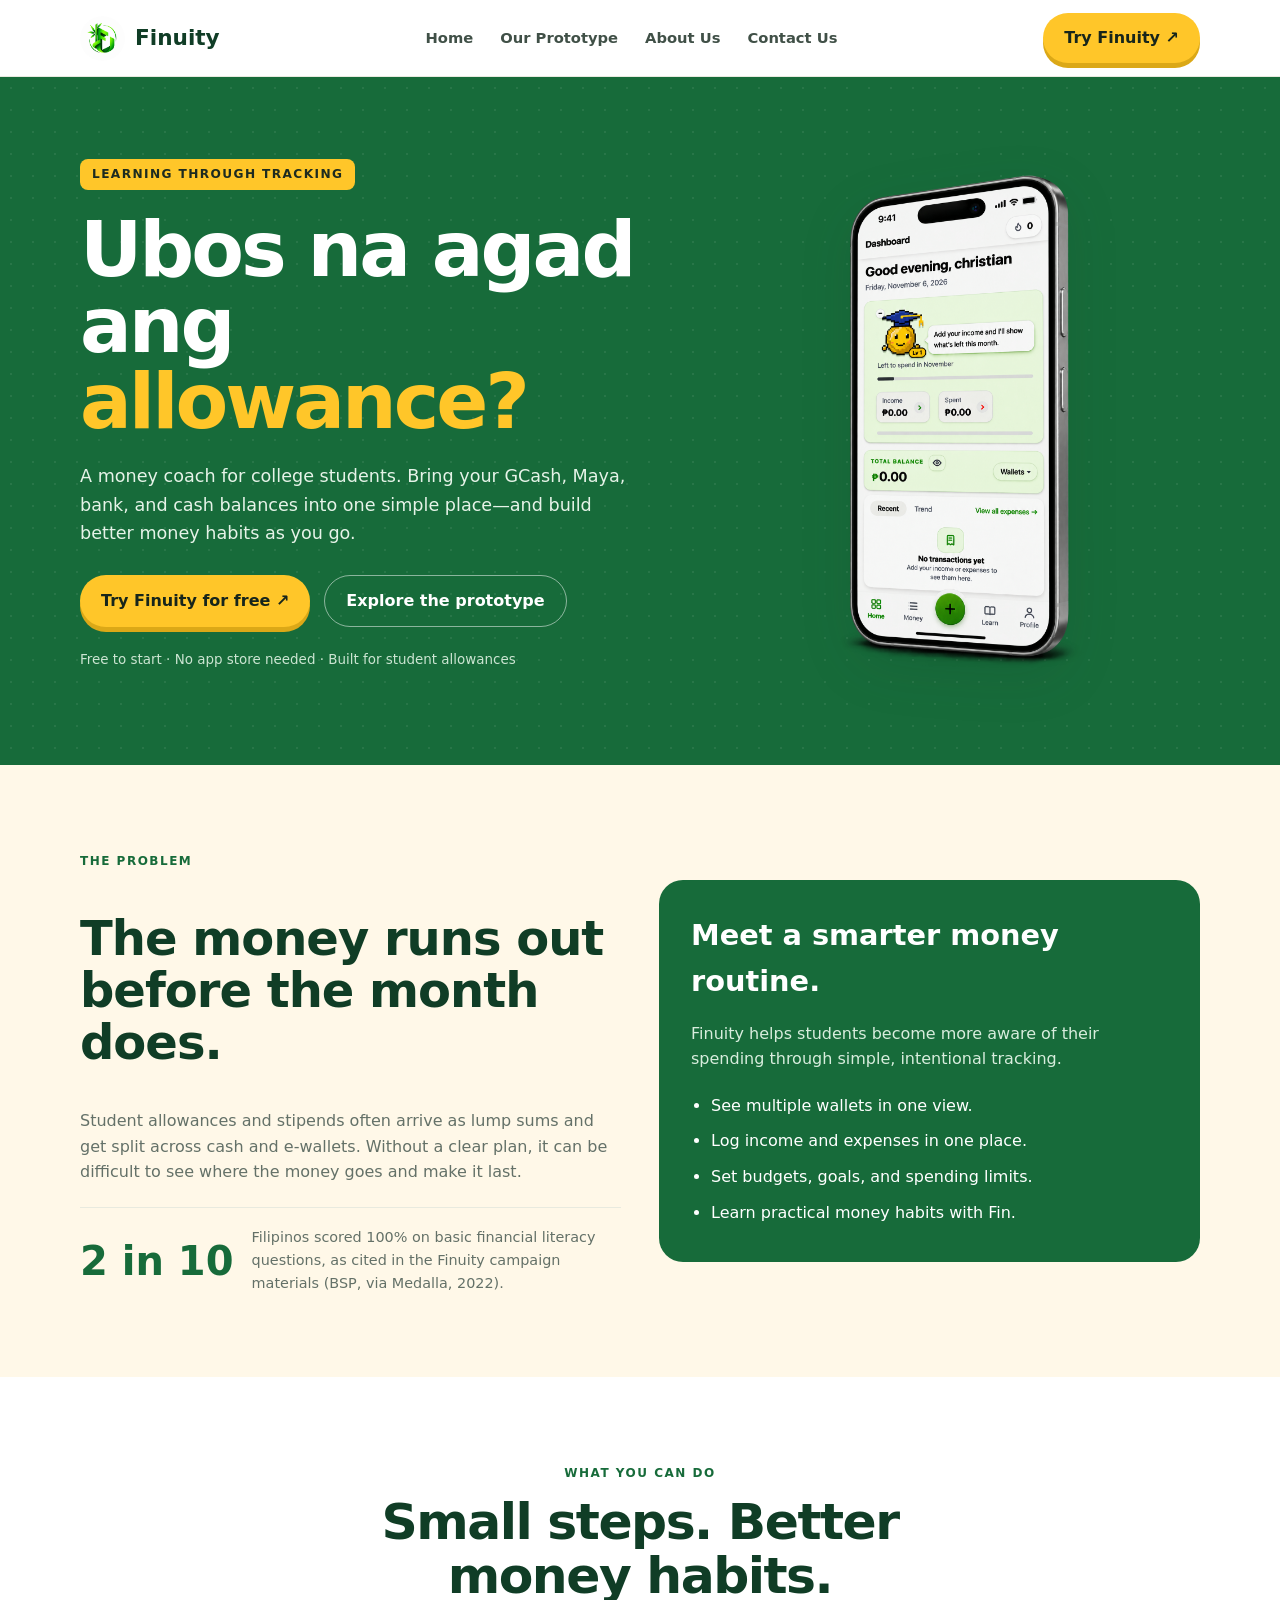
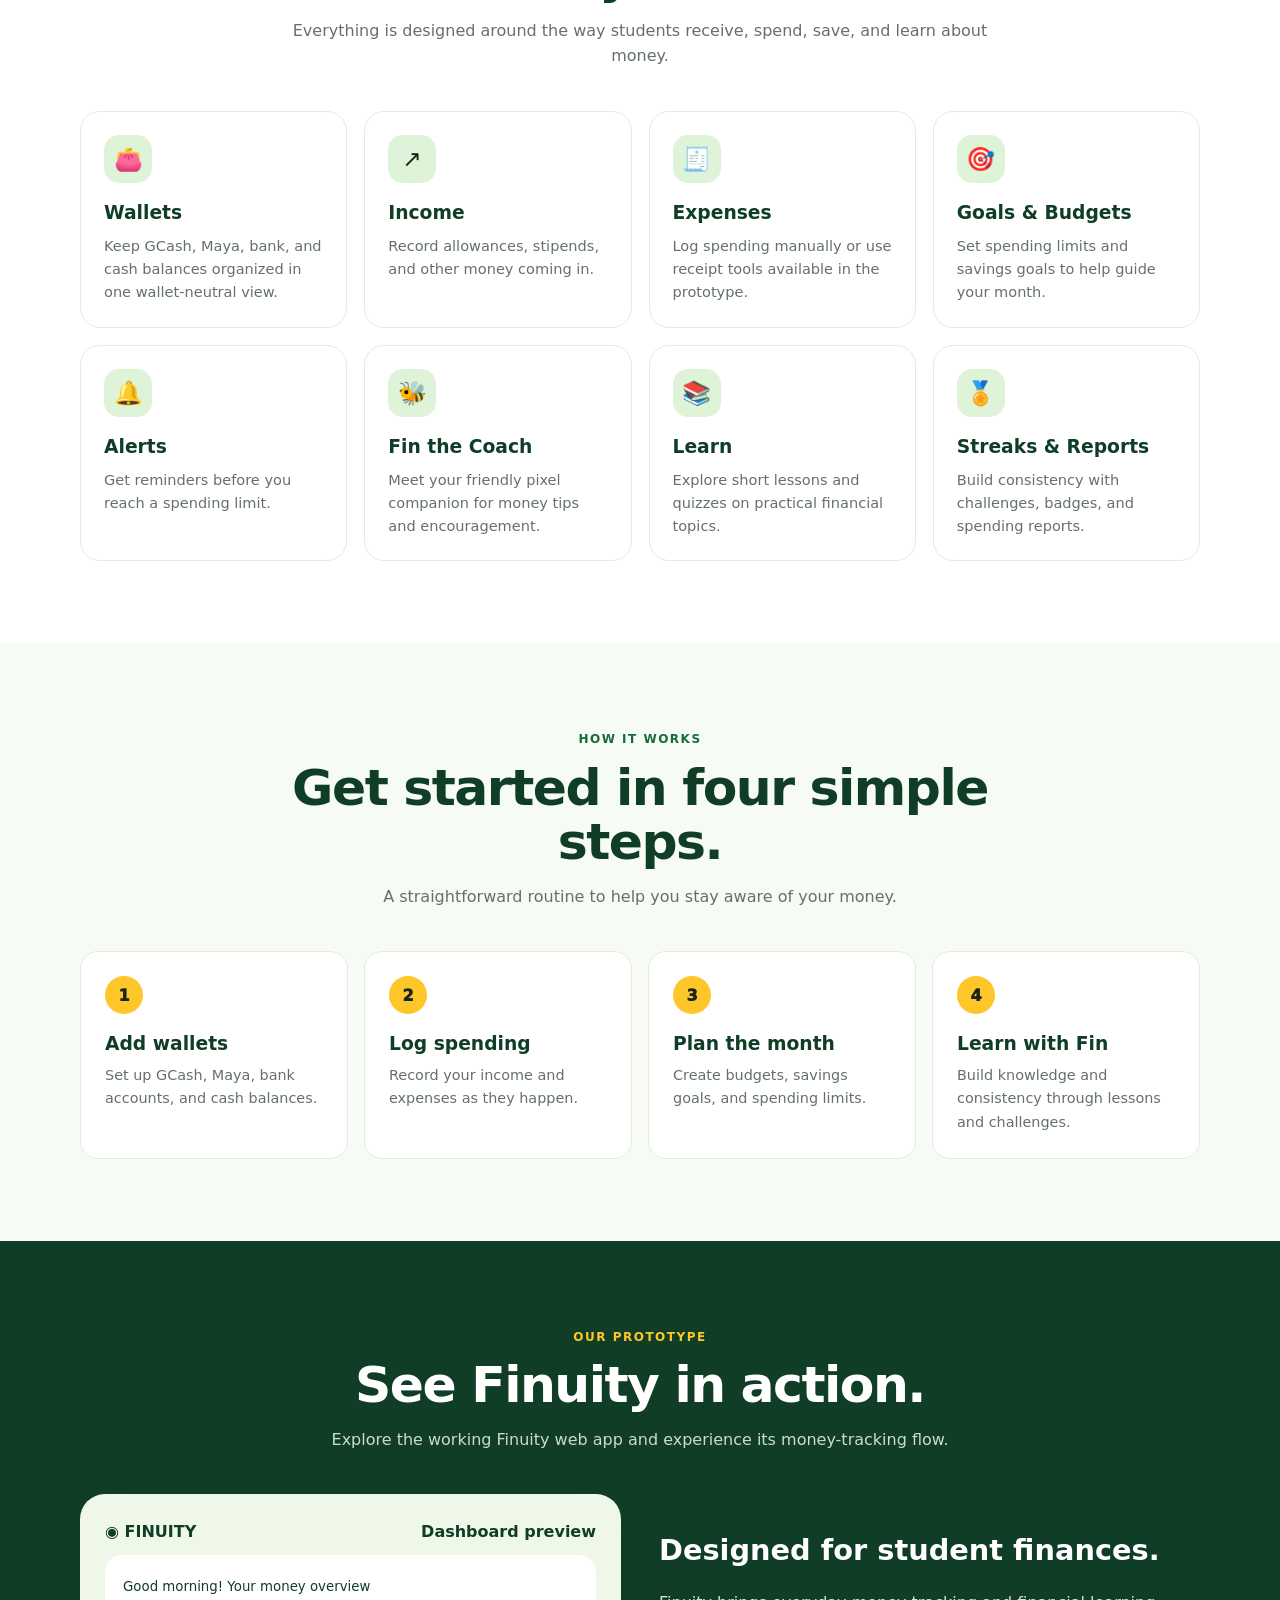
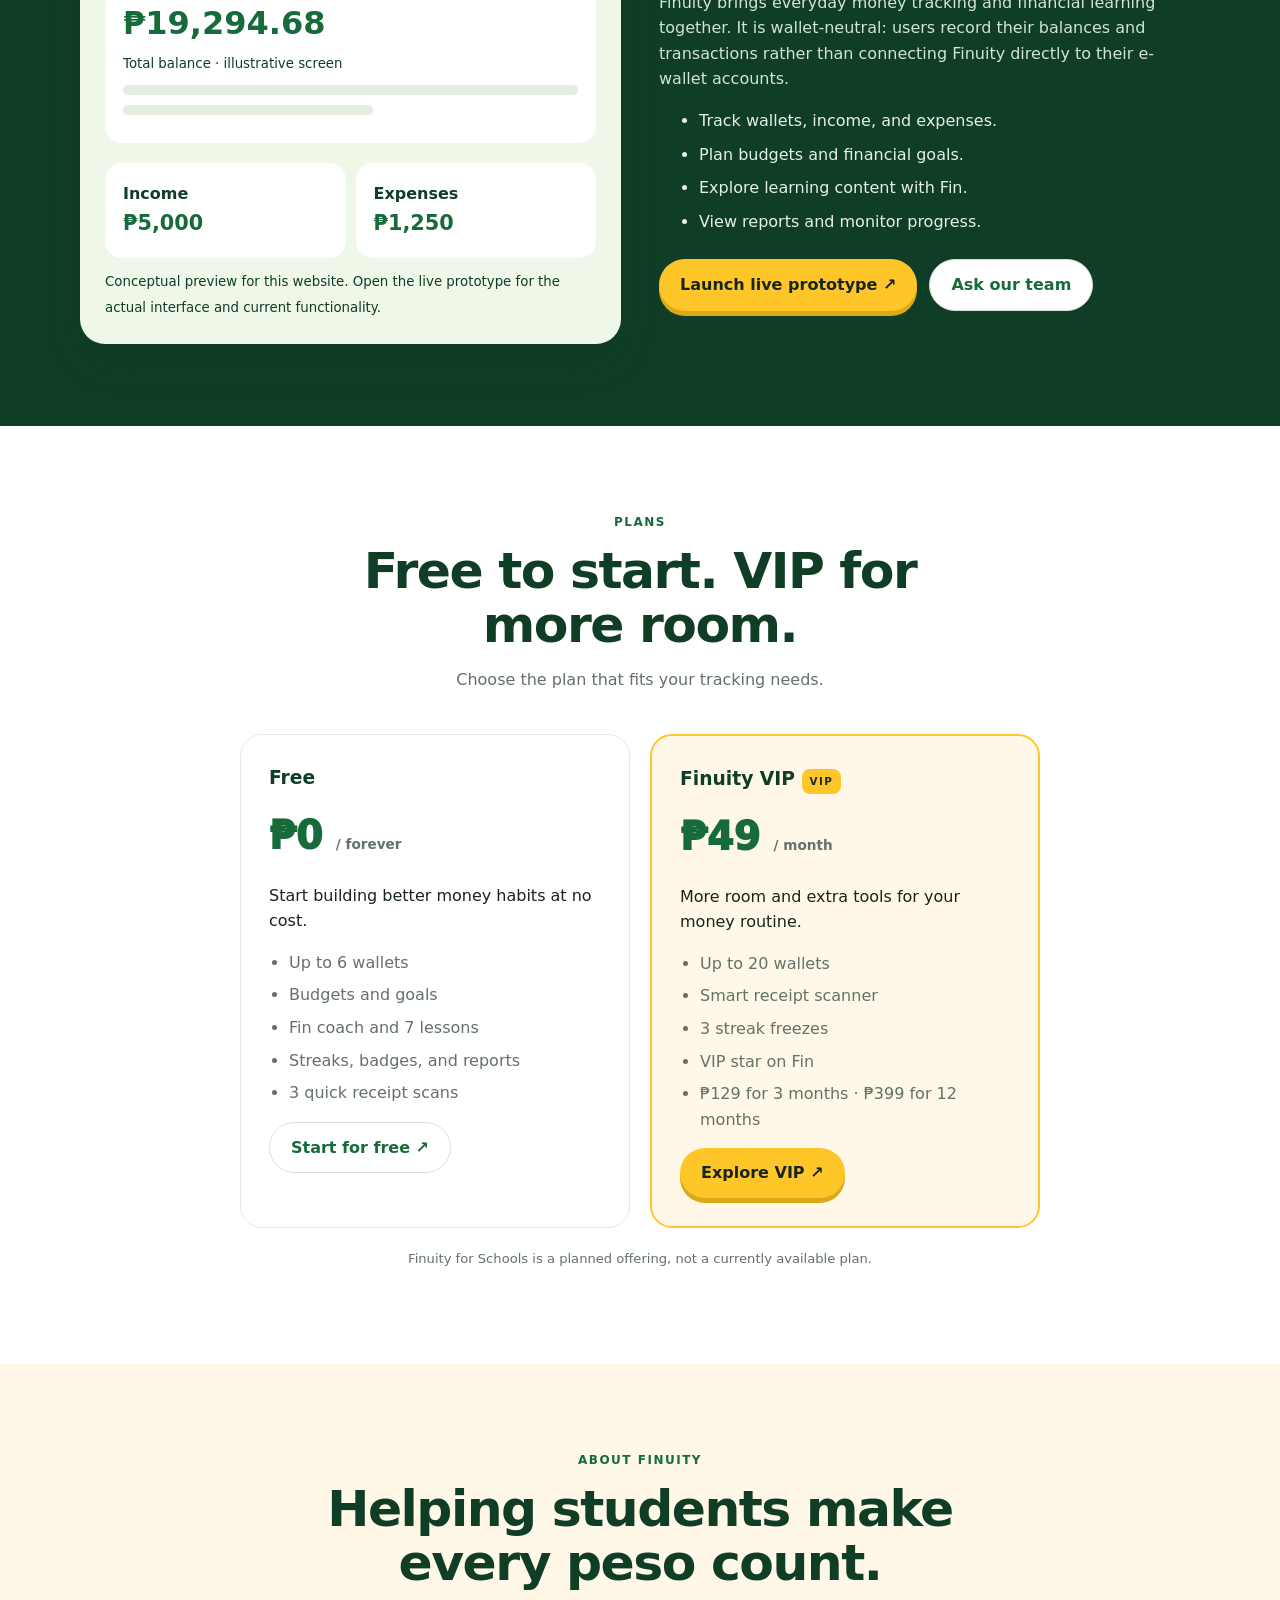
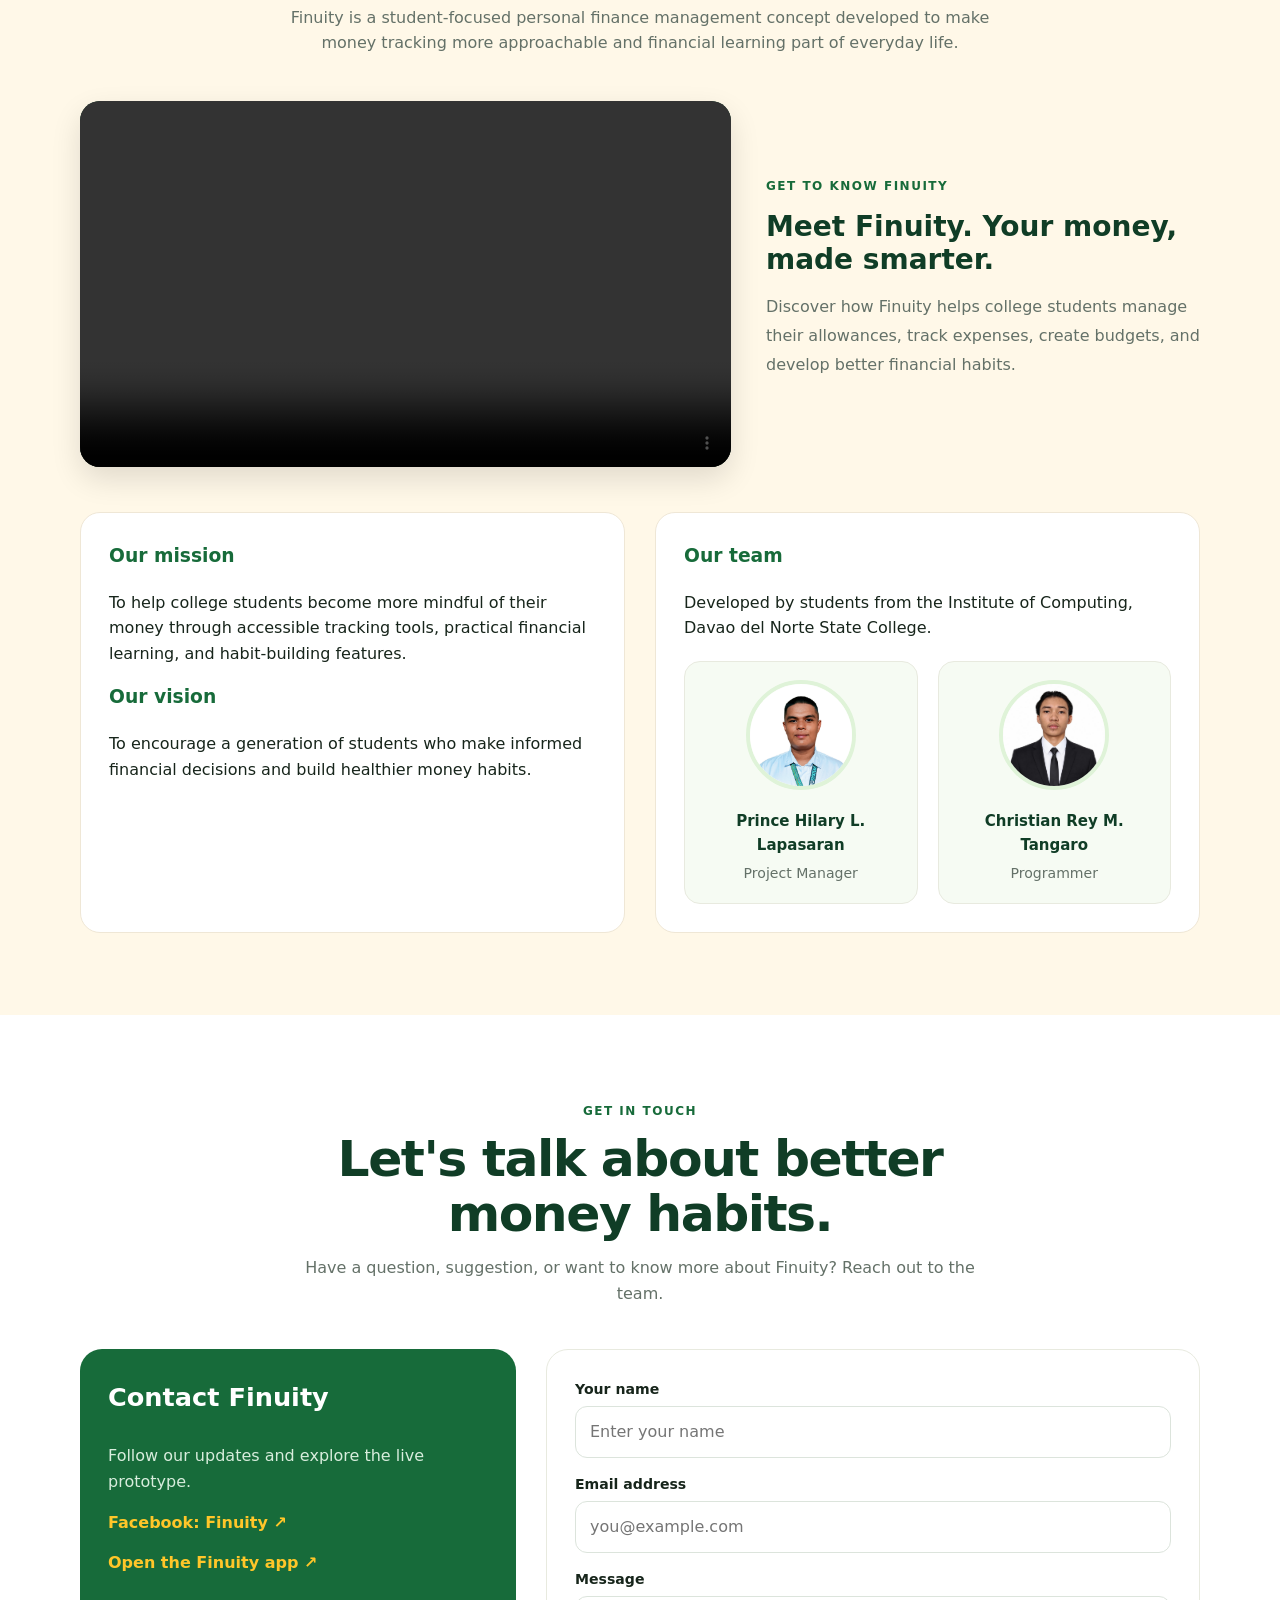
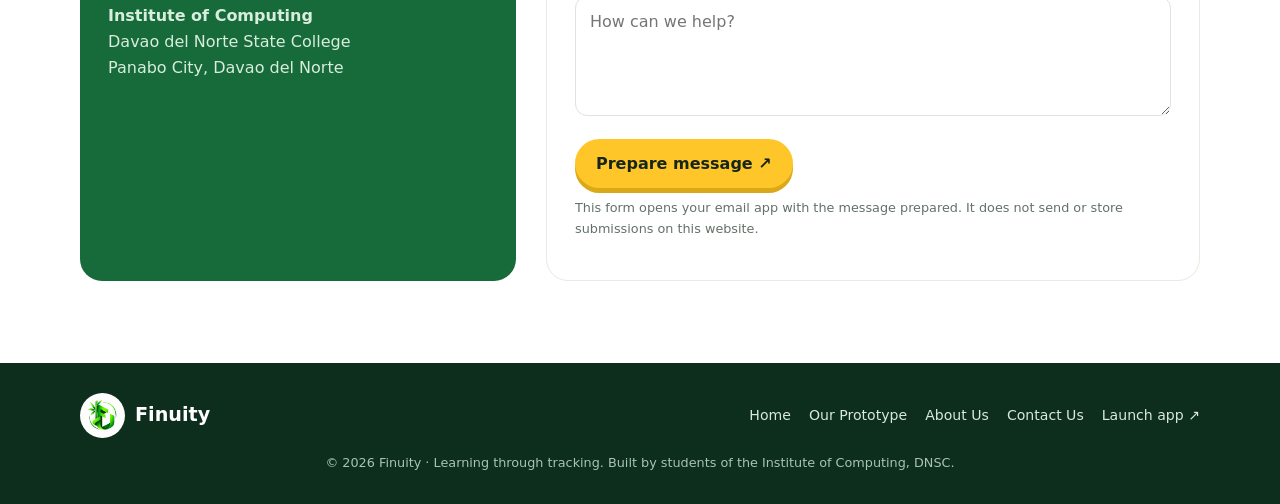
==== index (1).html @ 8223dac0 "Add files via upload" ====
<!doctype html>
<html lang="en">
  <head>
    <meta charset="UTF-8" />
    <meta name="viewport" content="width=device-width, initial-scale=1.0" />
    <meta name="theme-color" content="#176b3a" />
    <meta
      name="description"
      content="Finuity is a money coach for college students. Track your wallets, plan your allowance, and build better money habits."
    />
    <title>Finuity — Make Every Peso Count</title>
    <link rel="stylesheet" href="style.css" />
  </head>

  <body>
    <header>
      <div class="wrap nav">
        <a class="brand" href="https://llapasaranprincehilary-hash.github.io/MONEY/" target="_blank">
          <img src="logofinuity.png" alt="Finuity Logo" />
          <span>Finuity</span>
        </a>
        <button
          class="menu"
          id="menuBtn"
          aria-label="Toggle navigation"
          aria-expanded="false"
        >
          ☰
        </button>
        <nav class="navlinks" id="navLinks" aria-label="Main navigation">
          <a href="#home">Home</a><a href="#prototype">Our Prototype</a
          ><a href="#about">About Us</a><a href="#contact">Contact Us</a>
        </nav>
        <a
          class="nav-cta"
          href="https://llapasaranprincehilary-hash.github.io/MONEY/"
          target="_blank"
          rel="noopener"
          >Try Finuity ↗</a
        >
      </div>
    </header>
    <main>
      <section class="hero" id="home">
        <div class="wrap hero-grid">
          <div class="hero-copy">
            <span class="eyebrow">Learning through tracking</span>
            <h1>Ubos na agad ang <span>allowance?</span></h1>
            <p>
              A money coach for college students. Bring your GCash, Maya, bank,
              and cash balances into one simple place—and build better money
              habits as you go.
            </p>
            <div class="hero-actions">
              <a
                class="btn primary"
                href="https://llapasaranprincehilary-hash.github.io/MONEY/"
                target="_blank"
                rel="noopener"
                >Try Finuity for free ↗</a
              ><a class="btn secondary" href="#prototype"
                >Explore the prototype</a
              >
            </div>
            <p class="hero-note">
              Free to start · No app store needed · Built for student allowances
            </p>
          </div>
          <div class="hero-image">
    <img 
        src="heroimage-phone.png" 
        alt="Finuity Personal Finance Management System Preview"
    >
</div>
        </div>
      </section>
      <section class="problem" id="problem">
        <div class="wrap problem-grid">
          <div>
            <span class="kicker">The problem</span>
            <h2
              style="
                font-size: clamp(2rem, 4vw, 3rem);
                line-height: 1.08;
                color: var(--deep);
                letter-spacing: -1px;
              "
            >
              The money runs out before the month does.
            </h2>
            <p style="color: var(--muted)">
              Student allowances and stipends often arrive as lump sums and get
              split across cash and e-wallets. Without a clear plan, it can be
              difficult to see where the money goes and make it last.
            </p>
            <div class="stat">
              <strong>2 in 10</strong
              ><span
                >Filipinos scored 100% on basic financial literacy questions, as
                cited in the Finuity campaign materials (BSP, via Medalla,
                2022).</span
              >
            </div>
          </div>
          <div class="solution-panel">
            <h3>Meet a smarter money routine.</h3>
            <p>
              Finuity helps students become more aware of their spending through
              simple, intentional tracking.
            </p>
            <ul>
              <li>See multiple wallets in one view.</li>
              <li>Log income and expenses in one place.</li>
              <li>Set budgets, goals, and spending limits.</li>
              <li>Learn practical money habits with Fin.</li>
            </ul>
          </div>
        </div>
      </section>
      <section id="features">
        <div class="wrap">
          <div class="section-head">
            <span class="kicker">What you can do</span>
            <h2>Small steps. Better money habits.</h2>
            <p>
              Everything is designed around the way students receive, spend,
              save, and learn about money.
            </p>
          </div>
          <div class="feature-grid">
            <article class="feature">
              <div class="feature-icon">👛</div>
              <h3>Wallets</h3>
              <p>
                Keep GCash, Maya, bank, and cash balances organized in one
                wallet-neutral view.
              </p>
            </article>
            <article class="feature">
              <div class="feature-icon">↗</div>
              <h3>Income</h3>
              <p>Record allowances, stipends, and other money coming in.</p>
            </article>
            <article class="feature">
              <div class="feature-icon">🧾</div>
              <h3>Expenses</h3>
              <p>
                Log spending manually or use receipt tools available in the
                prototype.
              </p>
            </article>
            <article class="feature">
              <div class="feature-icon">🎯</div>
              <h3>Goals & Budgets</h3>
              <p>
                Set spending limits and savings goals to help guide your month.
              </p>
            </article>
            <article class="feature">
              <div class="feature-icon">🔔</div>
              <h3>Alerts</h3>
              <p>Get reminders before you reach a spending limit.</p>
            </article>
            <article class="feature">
              <div class="feature-icon">🐝</div>
              <h3>Fin the Coach</h3>
              <p>
                Meet your friendly pixel companion for money tips and
                encouragement.
              </p>
            </article>
            <article class="feature">
              <div class="feature-icon">📚</div>
              <h3>Learn</h3>
              <p>
                Explore short lessons and quizzes on practical financial topics.
              </p>
            </article>
            <article class="feature">
              <div class="feature-icon">🏅</div>
              <h3>Streaks & Reports</h3>
              <p>
                Build consistency with challenges, badges, and spending reports.
              </p>
            </article>
          </div>
        </div>
      </section>
      <section class="how">
        <div class="wrap">
          <div class="section-head">
            <span class="kicker">How it works</span>
            <h2>Get started in four simple steps.</h2>
            <p>
              A straightforward routine to help you stay aware of your money.
            </p>
          </div>
          <div class="steps">
            <div class="step">
              <span class="step-num">1</span>
              <h3>Add wallets</h3>
              <p>Set up GCash, Maya, bank accounts, and cash balances.</p>
            </div>
            <div class="step">
              <span class="step-num">2</span>
              <h3>Log spending</h3>
              <p>Record your income and expenses as they happen.</p>
            </div>
            <div class="step">
              <span class="step-num">3</span>
              <h3>Plan the month</h3>
              <p>Create budgets, savings goals, and spending limits.</p>
            </div>
            <div class="step">
              <span class="step-num">4</span>
              <h3>Learn with Fin</h3>
              <p>
                Build knowledge and consistency through lessons and challenges.
              </p>
            </div>
          </div>
        </div>
      </section>
      <section class="prototype" id="prototype">
        <div class="wrap">
          <div class="section-head">
            <span class="kicker" style="color: var(--yellow)"
              >Our prototype</span
            >
            <h2>See Finuity in action.</h2>
            <p>
              Explore the working Finuity web app and experience its
              money-tracking flow.
            </p>
          </div>
          <div class="proto-grid">
            <div class="proto-visual">
              <div
                style="
                  display: flex;
                  justify-content: space-between;
                  font-weight: 900;
                "
              >
                <span>◉ FINUITY</span><span>Dashboard preview</span>
              </div>
              <div class="proto-screen">
                <small>Good morning! Your money overview</small>
                <div class="amount">₱19,294.68</div>
                <small>Total balance · illustrative screen</small>
                <div class="bar"></div>
                <div class="bar short"></div>
              </div>
              <div
                style="display: grid; grid-template-columns: 1fr 1fr; gap: 10px"
              >
                <div class="proto-screen">
                  <b>Income</b>
                  <div class="amount" style="font-size: 1.3rem">₱5,000</div>
                </div>
                <div class="proto-screen">
                  <b>Expenses</b>
                  <div class="amount" style="font-size: 1.3rem">₱1,250</div>
                </div>
              </div>
              <small
                >Conceptual preview for this website. Open the live prototype
                for the actual interface and current functionality.</small
              >
            </div>
            <div class="proto-copy">
              <h3>Designed for student finances.</h3>
              <p>
                Finuity brings everyday money tracking and financial learning
                together. It is wallet-neutral: users record their balances and
                transactions rather than connecting Finuity directly to their
                e-wallet accounts.
              </p>
              <ul>
                <li>Track wallets, income, and expenses.</li>
                <li>Plan budgets and financial goals.</li>
                <li>Explore learning content with Fin.</li>
                <li>View reports and monitor progress.</li>
              </ul>
              <div class="prototype-actions">
                <a
                  class="btn primary"
                  href="https://llapasaranprincehilary-hash.github.io/MONEY/"
                  target="_blank"
                  rel="noopener"
                  >Launch live prototype ↗</a
                ><a class="btn secondary" href="#contact">Ask our team</a>
              </div>
            </div>
          </div>
        </div>
      </section>
      <section id="pricing">
        <div class="wrap">
          <div class="section-head">
            <span class="kicker">Plans</span>
            <h2>Free to start. VIP for more room.</h2>
            <p>Choose the plan that fits your tracking needs.</p>
          </div>
          <div class="pricing-grid">
            <div class="price-card">
              <h3>Free</h3>
              <div class="price">₱0 <small>/ forever</small></div>
              <p>Start building better money habits at no cost.</p>
              <ul>
                <li>Up to 6 wallets</li>
                <li>Budgets and goals</li>
                <li>Fin coach and 7 lessons</li>
                <li>Streaks, badges, and reports</li>
                <li>3 quick receipt scans</li>
              </ul>
              <a
                class="btn secondary"
                href="https://llapasaranprincehilary-hash.github.io/MONEY/"
                target="_blank"
                rel="noopener"
                >Start for free ↗</a
              >
            </div>
            <div class="price-card vip">
              <h3>
                Finuity VIP
                <span
                  class="eyebrow"
                  style="font-size: 0.65rem; padding: 4px 8px"
                  >VIP</span
                >
              </h3>
              <div class="price">₱49 <small>/ month</small></div>
              <p>More room and extra tools for your money routine.</p>
              <ul>
                <li>Up to 20 wallets</li>
                <li>Smart receipt scanner</li>
                <li>3 streak freezes</li>
                <li>VIP star on Fin</li>
                <li>₱129 for 3 months · ₱399 for 12 months</li>
              </ul>
              <a
                class="btn primary"
                href="https://llapasaranprincehilary-hash.github.io/MONEY/"
                target="_blank"
                rel="noopener"
                >Explore VIP ↗</a
              >
            </div>
          </div>
          <p
            style="
              text-align: center;
              color: var(--muted);
              font-size: 0.82rem;
              margin-top: 20px;
            "
          >
            Finuity for Schools is a planned offering, not a currently available
            plan.
          </p>
        </div>
      </section>
      <section class="about" id="about">
    <div class="wrap">

        <div class="section-head">
            <span class="kicker">About Finuity</span>
            <h2>Helping students make every peso count.</h2>
            <p>
                Finuity is a student-focused personal finance management concept
                developed to make money tracking more approachable and financial
                learning part of everyday life.
            </p>
        </div>

        <!-- PROMOTIONAL VIDEO -->
        <div class="about-video">

            <div class="video-container">
                <video controls>
                    <source src="promotionalvid.mp4" type="video/mp4">
                    Your browser does not support video playback.
                </video>
            </div>

            <div class="video-description">
                <span class="kicker">GET TO KNOW FINUITY</span>

                <h3>Meet Finuity. Your money, made smarter.</h3>

                <p>
                    Discover how Finuity helps college students manage
                    their allowances, track expenses, create budgets,
                    and develop better financial habits.
                </p>
            </div>

        </div>

        <!-- MISSION, VISION AND TEAM -->
        <div class="about-grid">

            <div class="about-box">
                <h3>Our mission</h3>
                <p>
                    To help college students become more mindful of their money
                    through accessible tracking tools, practical financial learning,
                    and habit-building features.
                </p>

                <h3>Our vision</h3>
                <p>
                    To encourage a generation of students who make informed
                    financial decisions and build healthier money habits.
                </p>
            </div>

            <div class="about-box">
                <h3>Our team</h3>
                <p>
                    Developed by students from the Institute of Computing,
                    Davao del Norte State College.
                </p>

                <div class="team">

    <div class="person">
        <img src="lapasaran.jpe" alt="Prince Hilary L. Lapasaran">
        <strong>Prince Hilary L. Lapasaran</strong>
        <span>Project Manager</span>
    </div>

    <div class="person">
        <img src="tangaro.jpg" alt="Christian Rey M. Tangaro">
        <strong>Christian Rey M. Tangaro</strong>
        <span>Programmer</span>
    </div>

</div>
            </div>

        </div>
    </div>
</section>
      <section id="contact">
        <div class="wrap">
          <div class="section-head">
            <span class="kicker">Get in touch</span>
            <h2>Let's talk about better money habits.</h2>
            <p>
              Have a question, suggestion, or want to know more about Finuity?
              Reach out to the team.
            </p>
          </div>
          <div class="contact-grid">
            <div class="contact-info">
              <h3>Contact Finuity</h3>
              <p>Follow our updates and explore the live prototype.</p>
              <a
                href="https://www.facebook.com/profile.php?id=61596351891389"
                target="_blank"
                rel="noopener"
                >Facebook: Finuity ↗</a
              ><a
                href="https://llapasaranprincehilary-hash.github.io/MONEY/"
                target="_blank"
                rel="noopener"
                >Open the Finuity app ↗</a
              >
              <p style="margin-top: 28px">
                <b>Institute of Computing</b><br />Davao del Norte State
                College<br />Panabo City, Davao del Norte
              </p>
            </div>
            <form class="contact-form" id="contactForm">
              <div class="field">
                <label for="name">Your name</label
                ><input
                  id="name"
                  name="name"
                  autocomplete="name"
                  required
                  placeholder="Enter your name"
                />
              </div>
              <div class="field">
                <label for="email">Email address</label
                ><input
                  id="email"
                  name="email"
                  type="email"
                  autocomplete="email"
                  required
                  placeholder="you@example.com"
                />
              </div>
              <div class="field">
                <label for="message">Message</label
                ><textarea
                  id="message"
                  name="message"
                  required
                  placeholder="How can we help?"
                ></textarea>
              </div>
              <button class="btn primary" type="submit">
                Prepare message ↗
              </button>
              <p class="form-note">
                This form opens your email app with the message prepared. It
                does not send or store submissions on this website.
              </p>
            </form>
          </div>
        </div>
      </section>
    </main>
    <footer>
      <div class="wrap">
        <div class="footer-row">
          <a class="footer-brand" href="https://llapasaranprincehilary-hash.github.io/MONEY/" target="_blank">
    <img src="logofinuity.png" alt="Finuity Logo">
    <span>Finuity</span>
</a>
          <div class="footer-links">
            <a href="#home">Home</a><a href="#prototype">Our Prototype</a
            ><a href="#about">About Us</a><a href="#contact">Contact Us</a
            ><a
              href="https://llapasaranprincehilary-hash.github.io/MONEY/"
              target="_blank"
              rel="noopener"
              >Launch app ↗</a
            >
          </div>
        </div>
        <div class="copyright">
          © 2026 Finuity · Learning through tracking. Built by students of the
          Institute of Computing, DNSC.
        </div>
      </div>
    </footer>
    <script src="script.js"></script>
  </body>
</html>
---- style.css ----
:root {
  --green: #176b3a;
  --deep: #103d26;
  --lime: #dff3d8;
  --yellow: #ffc629;
  --cream: #fff8e8;
  --ink: #17251b;
  --muted: #647168;
  --white: #fff;
  --line: #e8eadf;
  --shadow: 0 18px 45px rgba(16, 61, 38, 0.1);
}
* {
  box-sizing: border-box;
}
html {
  scroll-behavior: smooth;
  scroll-padding-top: 88px;
}
body {
  margin: 0;
  font-family:
    Inter,
    ui-sans-serif,
    system-ui,
    -apple-system,
    "Segoe UI",
    sans-serif;
  color: var(--ink);
  background: #fff;
  line-height: 1.6;
}
a {
  color: inherit;
  text-decoration: none;
}
button,
input,
textarea {
  font: inherit;
}
.wrap {
  width: min(1120px, calc(100% - 40px));
  margin: auto;
}
header {
  position: sticky;
  top: 0;
  z-index: 20;
  background: rgba(255, 255, 255, 0.94);
  backdrop-filter: blur(14px);
  border-bottom: 1px solid var(--line);
}
.nav {
  height: 76px;
  display: flex;
  align-items: center;
  justify-content: space-between;
  gap: 24px;
}
.brand {
    display: flex;
    align-items: center;
    gap: 10px;
    font-weight: 900;
    font-size: 1.35rem;
    color: #103d26;
}

.brand img {
    width: 45px;
    height: 45px;
    object-fit: contain;
    border-radius: 50%;
}
.navlinks {
  display: flex;
  align-items: center;
  gap: 27px;
  font-size: 0.92rem;
  font-weight: 650;
  color: #405047;
}
.navlinks a:hover {
  color: var(--green);
}
.nav-cta,
.btn {
  display: inline-flex;
  align-items: center;
  justify-content: center;
  border: 0;
  border-radius: 999px;
  padding: 12px 21px;
  font-weight: 800;
  cursor: pointer;
  transition: 0.2s;
}
.nav-cta,
.btn.primary {
  background: var(--yellow);
  color: #17251b;
  box-shadow: 0 5px 0 #dba817;
}
.btn.secondary {
  background: #fff;
  border: 1px solid #d8e2d8;
  color: var(--green);
}
.btn:hover,
.nav-cta:hover {
  transform: translateY(-2px);
}
.menu {
  display: none;
  background: none;
  border: 0;
  font-size: 1.6rem;
}
.hero {
  background: var(--green);
  color: white;
  overflow: hidden;
  position: relative;
}
.hero:before {
  content: "";
  position: absolute;
  inset: 0;
  background-image: radial-gradient(
    rgba(255, 255, 255, 0.13) 1px,
    transparent 1px
  );
  background-size: 22px 22px;
  opacity: 0.55;
}
.hero-grid {
    position: relative;
    display: grid;
    grid-template-columns: 1.1fr .9fr;
    align-items: center;
    gap: 50px;
    padding: -200px 0 65px;
}
.eyebrow {
  display: inline-block;
  background: var(--yellow);
  color: #1d2b20;
  border-radius: 8px;
  padding: 6px 12px;
  font-size: 0.76rem;
  letter-spacing: 1.4px;
  font-weight: 900;
  text-transform: uppercase;
}
.hero h1 {
  font-size: clamp(2.8rem, 6vw, 5.3rem);
  line-height: 0.99;
  letter-spacing: -3px;
  margin: 22px 0;
}
.hero h1 span {
  color: var(--yellow);
}
.hero p {
  font-size: 1.1rem;
  color: #e6f3e8;
  max-width: 550px;
}
.hero-actions {
  display: flex;
  gap: 14px;
  flex-wrap: wrap;
  margin-top: 28px;
}
.hero .secondary {
  background: transparent;
  color: white;
  border-color: rgba(255, 255, 255, 0.5);
}
.hero-note {
  font-size: 0.84rem !important;
  margin-top: 22px;
  color: #cce5d2 !important;
}

.hero-copy {
    align-self: start;
    padding-top: -100px;
}

/* Hero Image */
.hero-image {
    display: flex;
    justify-content: center;
    align-items: center;
    width: 100%;
}

.hero-image img {
    width: 120%;
    max-width: 750px;
    height: 500px;
    object-fit: contain;
    border-radius: 20px;
    filter: drop-shadow(0 15px 25px rgba(16, 61, 38, 0.12));
}

@media (max-width: 768px) {
    .hero-image img {
        width: 100%;
        max-width: 100%;
        height: auto;
    }
}

section {
  padding: 82px 0;
}
.section-head {
  text-align: center;
  max-width: 700px;
  margin: 0 auto 42px;
}
.kicker {
  color: var(--green);
  font-weight: 900;
  text-transform: uppercase;
  letter-spacing: 1.5px;
  font-size: 0.75rem;
}
.section-head h2 {
  font-size: clamp(2rem, 4vw, 3.15rem);
  line-height: 1.08;
  letter-spacing: -1.5px;
  margin: 10px 0 14px;
  color: var(--deep);
}
.section-head p {
  color: var(--muted);
  margin: 0;
}
.problem {
  background: var(--cream);
}
.problem-grid {
  display: grid;
  grid-template-columns: 1fr 1fr;
  gap: 38px;
  align-items: center;
}
.problem-card {
  background: white;
  padding: 30px;
  border-radius: 22px;
  border: 1px solid #f0e7d3;
  box-shadow: var(--shadow);
}
.problem-card h3 {
  font-size: 1.55rem;
  color: var(--deep);
  line-height: 1.2;
  margin: 0 0 12px;
}
.stat {
  display: flex;
  align-items: center;
  gap: 18px;
  margin-top: 22px;
  padding-top: 18px;
  border-top: 1px solid var(--line);
}
.stat strong {
  font-size: 2.5rem;
  color: var(--green);
  white-space: nowrap;
}
.stat span {
  font-size: 0.9rem;
  color: var(--muted);
}
.solution-panel {
  background: var(--green);
  color: white;
  padding: 32px;
  border-radius: 24px;
}
.solution-panel h3 {
  font-size: 1.8rem;
  margin: 0 0 10px;
}
.solution-panel p {
  color: #d8eddd;
}
.solution-panel ul {
  padding-left: 20px;
  margin-bottom: 0;
}
.solution-panel li {
  padding: 5px 0;
}
.feature-grid {
  display: grid;
  grid-template-columns: repeat(4, 1fr);
  gap: 17px;
}
.feature {
  border: 1px solid var(--line);
  border-radius: 20px;
  padding: 23px;
  background: white;
  transition: 0.2s;
}
.feature:hover {
  transform: translateY(-5px);
  box-shadow: var(--shadow);
}
.feature-icon {
  width: 48px;
  height: 48px;
  display: grid;
  place-items: center;
  border-radius: 15px;
  background: var(--lime);
  font-size: 1.45rem;
}
.feature h3 {
  margin: 15px 0 6px;
  color: var(--deep);
}
.feature p {
  margin: 0;
  color: var(--muted);
  font-size: 0.91rem;
}
.how {
  background: #f7fbf5;
}
.steps {
  display: grid;
  grid-template-columns: repeat(4, 1fr);
  gap: 16px;
}
.step {
  padding: 24px;
  background: white;
  border-radius: 18px;
  border: 1px solid var(--line);
}
.step-num {
  width: 38px;
  height: 38px;
  border-radius: 50%;
  background: var(--yellow);
  display: grid;
  place-items: center;
  font-weight: 950;
}
.step h3 {
  margin: 15px 0 5px;
  color: var(--deep);
}
.step p {
  font-size: 0.9rem;
  color: var(--muted);
  margin: 0;
}
.prototype {
  background: var(--deep);
  color: white;
}
.prototype .section-head h2 {
  color: white;
}
.prototype .section-head p {
  color: #c8ddce;
}
.proto-grid {
  display: grid;
  grid-template-columns: 1fr 1fr;
  gap: 38px;
  align-items: center;
}
.proto-visual {
  background: #eff7e9;
  border-radius: 25px;
  padding: 25px;
  color: var(--deep);
  box-shadow: var(--shadow);
}
.proto-screen {
  background: white;
  border-radius: 17px;
  padding: 18px;
  margin: 10px 0;
}
.proto-screen .bar {
  height: 10px;
  background: #e4eddf;
  border-radius: 9px;
  margin: 10px 0;
}
.proto-screen .bar.short {
  width: 55%;
}
.proto-screen .bar.mid {
  width: 78%;
}
.proto-screen .amount {
  font-size: 2rem;
  font-weight: 900;
  color: var(--green);
}
.proto-copy h3 {
  font-size: 1.8rem;
  margin: 0 0 12px;
}
.proto-copy p {
  color: #d2e4d7;
}
.proto-copy li {
  margin: 8px 0;
  color: #e5f1e8;
}
.prototype-actions {
  display: flex;
  gap: 12px;
  flex-wrap: wrap;
  margin-top: 25px;
}
.pricing-grid {
  display: grid;
  grid-template-columns: 1fr 1fr;
  gap: 20px;
  max-width: 800px;
  margin: auto;
}
.price-card {
  border: 1px solid var(--line);
  border-radius: 22px;
  padding: 28px;
  background: white;
}
.price-card.vip {
  background: var(--cream);
  border: 2px solid var(--yellow);
}
.price-card h3 {
  margin: 0;
  color: var(--deep);
}
.price {
  font-size: 2.4rem;
  font-weight: 950;
  color: var(--green);
  margin: 12px 0;
}
.price small {
  font-size: 0.85rem;
  color: var(--muted);
  font-weight: 600;
}
.price-card ul {
  padding-left: 20px;
  color: var(--muted);
}
.price-card li {
  margin: 7px 0;
}
.about {
  background: var(--cream);
}
.about-grid {
  display: grid;
  grid-template-columns: 1fr 1fr;
  gap: 30px;
}

/* ABOUT VIDEO */

.about-video {
    display: grid;
    grid-template-columns: 1.2fr 0.8fr;
    align-items: center;
    gap: 35px;
    margin: 45px 0;
}

.video-container {
    width: 100%;
    overflow: hidden;
    border-radius: 20px;
    background: #103d26;
    box-shadow: 0 12px 30px rgba(0,0,0,0.12);
}

.video-container video {
    width: 100%;
    display: block;
    aspect-ratio: 16 / 9;
    object-fit: cover;
}

.video-description h3 {
    color: #103d26;
    font-size: 28px;
    line-height: 1.2;
    margin: 12px 0;
}

.video-description p {
    color: #647168;
    line-height: 1.8;
}

/* MOBILE RESPONSIVE */

@media (max-width: 768px) {
    .about-video {
        grid-template-columns: 1fr;
        gap: 20px;
    }

    .video-description h3 {
        font-size: 23px;
    }
}
.about-box {
  background: white;
  border: 1px solid #efe7d6;
  border-radius: 20px;
  padding: 28px;
}
.about-box h3 {
  color: var(--green);
  margin-top: 0;
}
.team {
  display: grid;
  grid-template-columns: 1fr 1fr;
  gap: 15px;
  margin-top: 18px;
}

/* TEAM MEMBERS */

.team {
    display: grid;
    grid-template-columns: repeat(2, 1fr);
    gap: 20px;
    margin-top: 20px;
}

.person {
    padding: 22px 15px;
    background: #f6fbf3;
    border-radius: 18px;
    text-align: center;
    border: 1px solid #e8eadf;
}

.person img {
    width: 110px;
    height: 110px;
    object-fit: cover;
    border-radius: 50%;
    border: 4px solid #dff3d8;
    margin-bottom: 12px;
}

.person strong {
    display: block;
    color: #103d26;
    font-size: 15px;
}

.person span {
    display: block;
    font-size: 13px;
    color: #647168;
    margin-top: 5px;
}

@media (max-width: 620px) {
    .team {
        grid-template-columns: 1fr;
    }
}

.person {
  padding: 18px;
  background: #f6fbf3;
  border-radius: 16px;
}
.person strong {
  display: block;
  color: var(--deep);
}
.person span {
  font-size: 0.88rem;
  color: var(--muted);
}
.contact-grid {
  display: grid;
  grid-template-columns: 0.8fr 1.2fr;
  gap: 30px;
}
.contact-info {
  background: var(--green);
  color: white;
  border-radius: 22px;
  padding: 28px;
}
.contact-info h3 {
  font-size: 1.6rem;
  margin-top: 0;
}
.contact-info p {
  color: #d8eddd;
}
.contact-info a {
  display: block;
  margin: 14px 0;
  color: var(--yellow);
  font-weight: 750;
  overflow-wrap: anywhere;
}
.contact-form {
  border: 1px solid var(--line);
  border-radius: 22px;
  padding: 28px;
}
.field {
  margin-bottom: 15px;
}
.field label {
  display: block;
  font-size: 0.88rem;
  font-weight: 750;
  margin-bottom: 6px;
}
.field input,
.field textarea {
  width: 100%;
  border: 1px solid #dce4dc;
  border-radius: 12px;
  padding: 12px 14px;
  outline: none;
}
.field input:focus,
.field textarea:focus {
  border-color: var(--green);
  box-shadow: 0 0 0 3px #176b3a18;
}
.field textarea {
  min-height: 120px;
  resize: vertical;
}
.form-note {
  font-size: 0.8rem;
  color: var(--muted);
  margin-top: 10px;
}
footer {
  background: #0d2d1d;
  color: #d9e9dd;
  padding: 30px 0;
}

/* FOOTER LOGO */

.footer-brand {
    display: flex;
    align-items: center;
    gap: 10px;
    font-weight: 900;
    color: white;
    font-size: 1.3rem;
}

.footer-brand img {
    width: 45px;
    height: 45px;
    object-fit: contain;
    border-radius: 50%;
}

.footer-row {
  display: flex;
  align-items: center;
  justify-content: space-between;
  gap: 20px;
  flex-wrap: wrap;
}
.footer-brand {
  font-weight: 900;
  color: white;
  font-size: 1.2rem;
}
.footer-links {
  display: flex;
  gap: 18px;
  flex-wrap: wrap;
  font-size: 0.88rem;
}
.copyright {
  font-size: 0.8rem;
  color: #a9c3b1;
  margin-top: 15px;
  text-align: center;
}
@media (max-width: 850px) {
  .hero-grid,
  .problem-grid,
  .proto-grid,
  .about-grid,
  .contact-grid {
    grid-template-columns: 1fr;
  }
  .hero-grid {
    padding: 65px 0;
  }
  .hero-copy {
    text-align: center;
  }
  .hero-copy p {
    margin-left: auto;
    margin-right: auto;
  }
  .hero-actions {
    justify-content: center;
  }
  .feature-grid,
  .steps {
    grid-template-columns: repeat(2, 1fr);
  }
  .mockup {
    max-width: 390px;
  }
  .navlinks {
    gap: 15px;
  }
}
@media (max-width: 620px) {
  .wrap {
    width: min(100% - 30px, 1120px);
  }
  .nav {
    height: 68px;
  }
  .menu {
    display: block;
  }
  .navlinks {
    display: none;
    position: absolute;
    top: 68px;
    left: 0;
    right: 0;
    background: white;
    padding: 18px 22px 22px;
    border-bottom: 1px solid var(--line);
    flex-direction: column;
    align-items: stretch;
    gap: 14px;
  }
  .navlinks.open {
    display: flex;
  }
  .nav-cta {
    display: none;
  }
  section {
    padding: 62px 0;
  }
  .hero h1 {
    letter-spacing: -2px;
  }
  .feature-grid,
  .steps,
  .pricing-grid,
  .team {
    grid-template-columns: 1fr;
  }
  .stat {
    align-items: flex-start;
  }
  .stat strong {
    font-size: 2rem;
  }
  .footer-row {
    align-items: flex-start;
    flex-direction: column;
  }
}
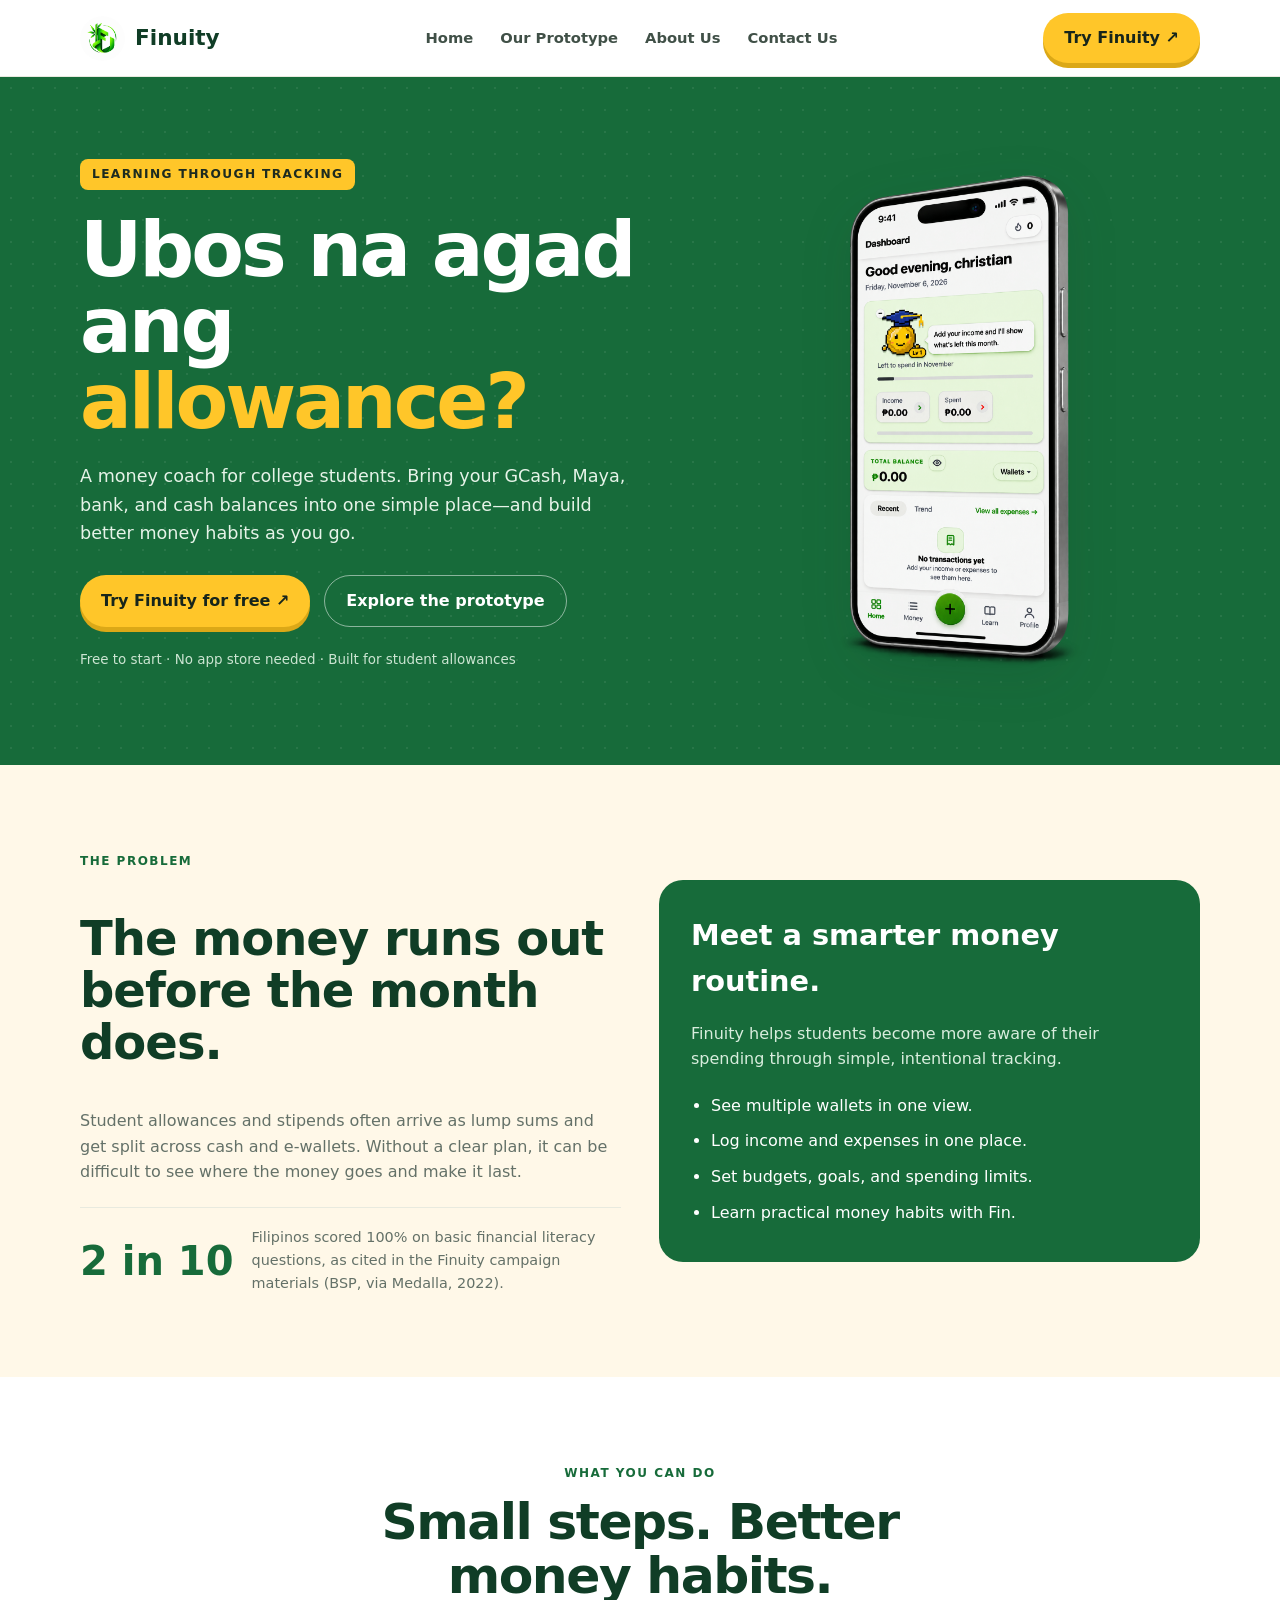
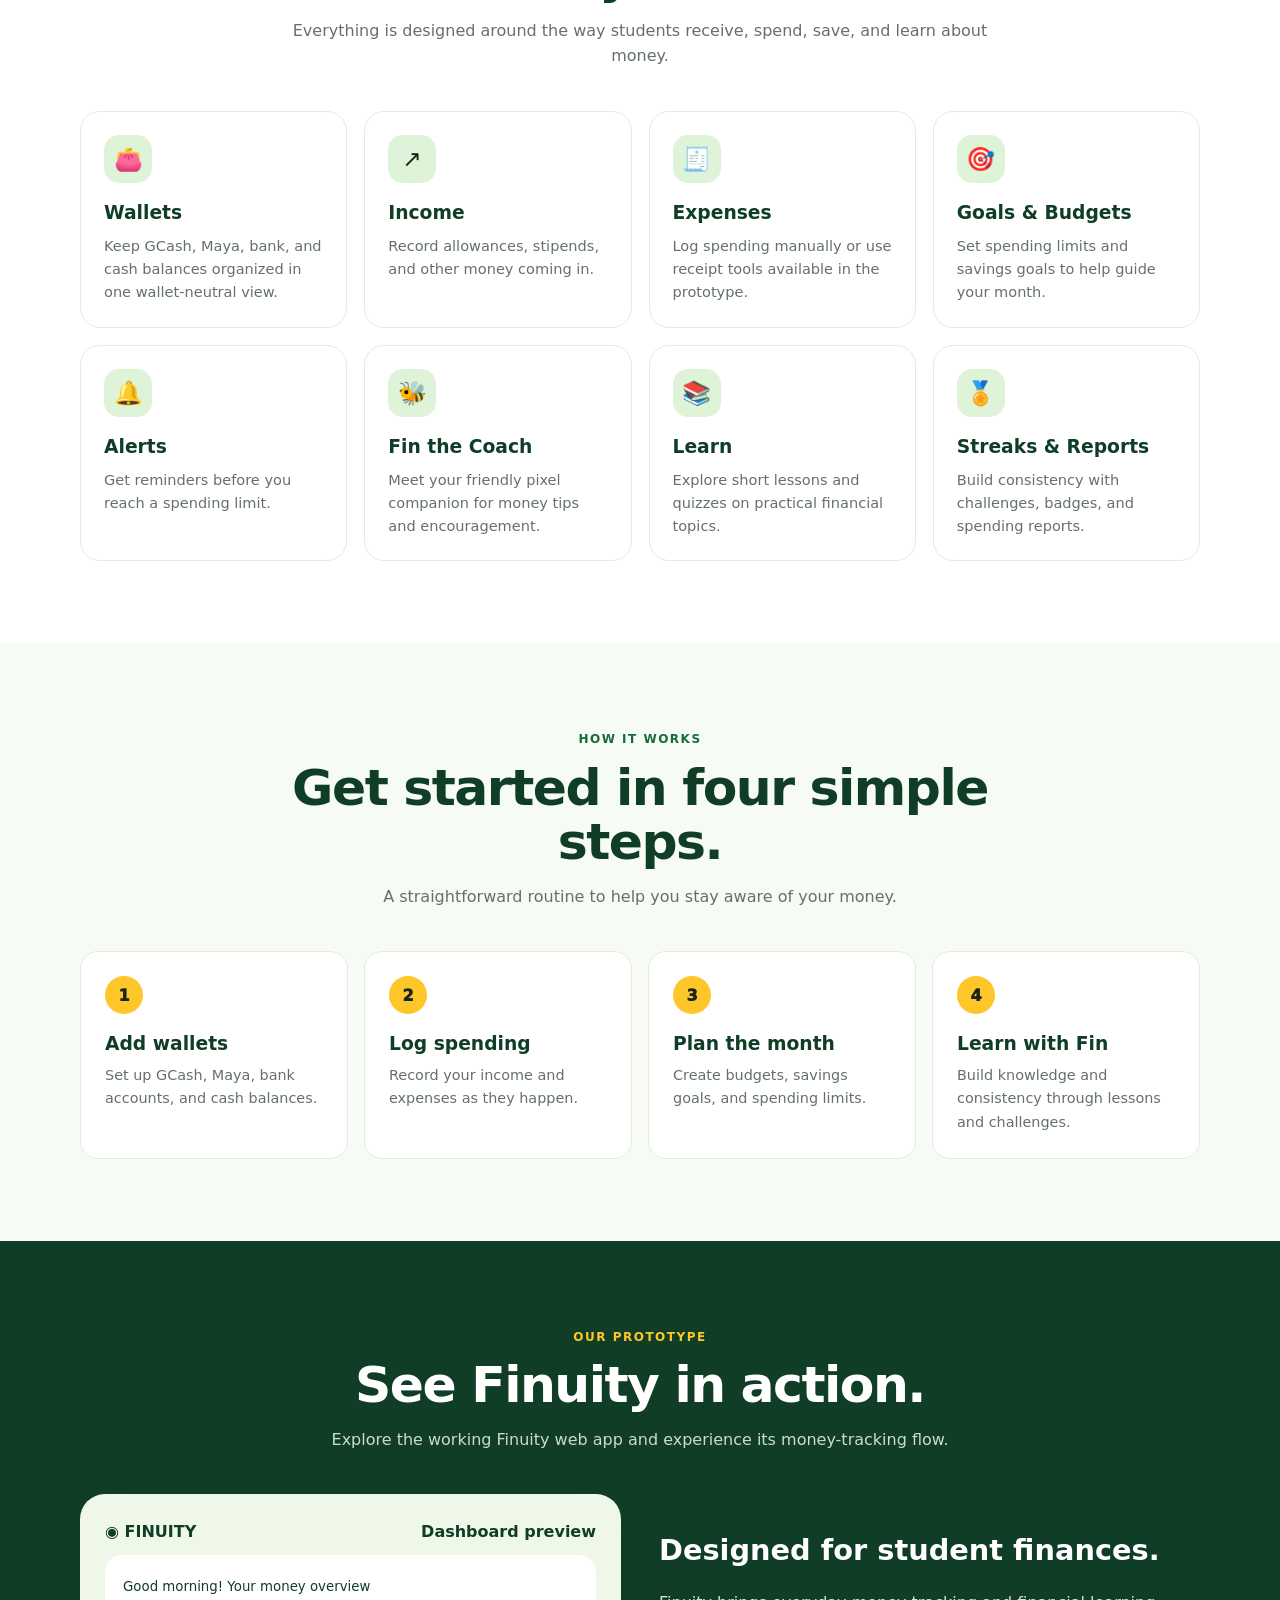
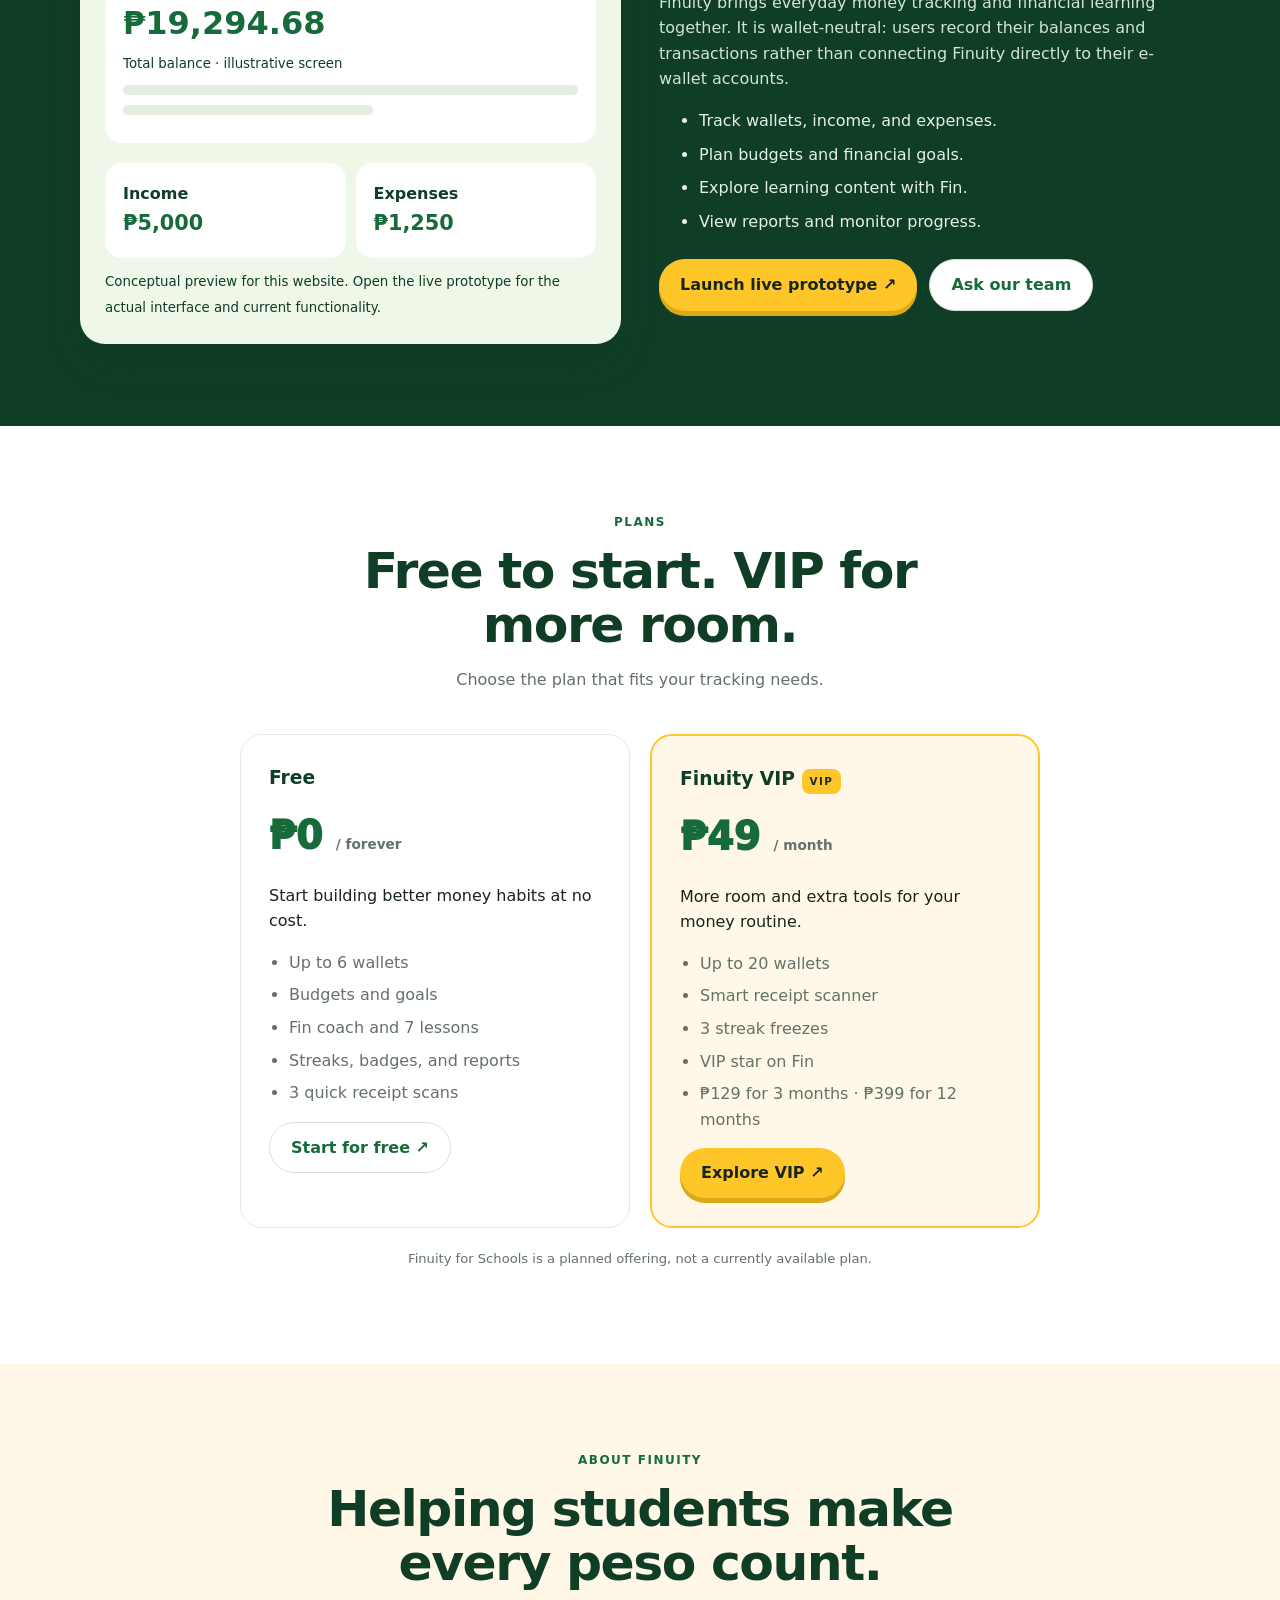
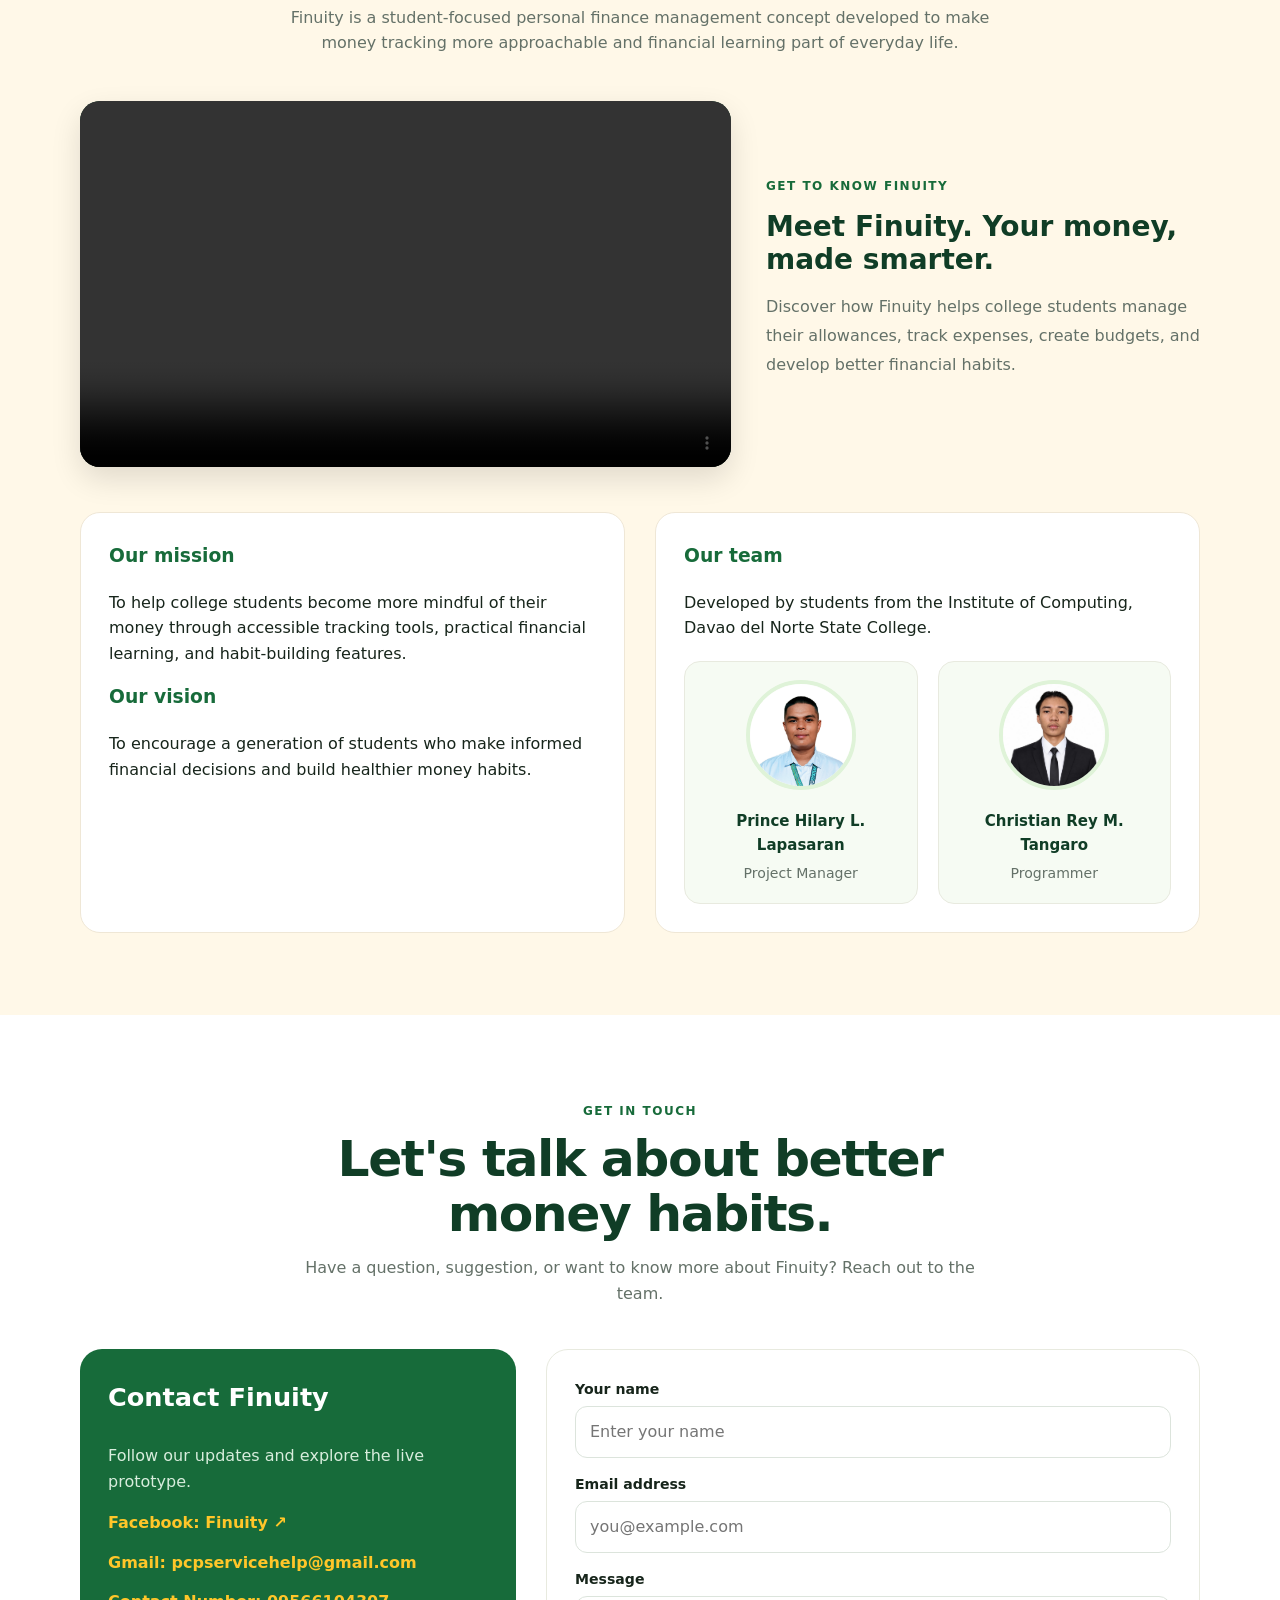
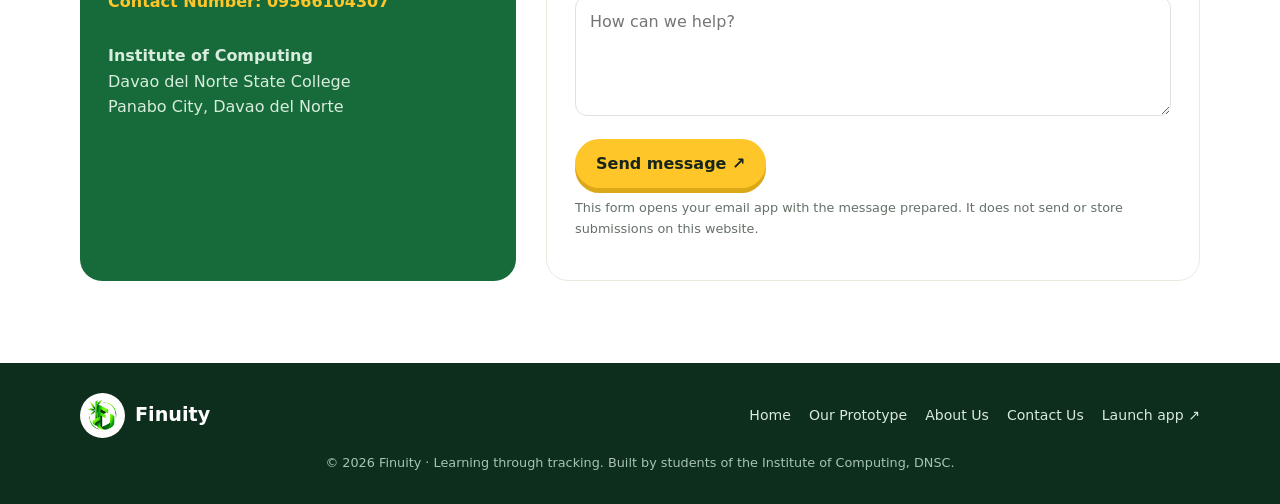
==== commit 4f8b866f: "Add files via upload" ====
--- a/index (1).html
+++ b/index (1).html
@@ -15,7 +15,11 @@
   <body>
     <header>
       <div class="wrap nav">
-        <a class="brand" href="https://llapasaranprincehilary-hash.github.io/MONEY/" target="_blank">
+        <a
+          class="brand"
+          href="https://llapasaranprincehilary-hash.github.io/MONEY/"
+          target="_blank"
+        >
           <img src="logofinuity.png" alt="Finuity Logo" />
           <span>Finuity</span>
         </a>
@@ -67,11 +71,11 @@
             </p>
           </div>
           <div class="hero-image">
-    <img 
-        src="heroimage-phone.png" 
-        alt="Finuity Personal Finance Management System Preview"
-    >
-</div>
+            <img
+              src="heroimage-phone.png"
+              alt="Finuity Personal Finance Management System Preview"
+            />
+          </div>
         </div>
       </section>
       <section class="problem" id="problem">
@@ -363,87 +367,80 @@
         </div>
       </section>
       <section class="about" id="about">
-    <div class="wrap">
-
-        <div class="section-head">
+        <div class="wrap">
+          <div class="section-head">
             <span class="kicker">About Finuity</span>
             <h2>Helping students make every peso count.</h2>
             <p>
-                Finuity is a student-focused personal finance management concept
-                developed to make money tracking more approachable and financial
-                learning part of everyday life.
-            </p>
-        </div>
-
-        <!-- PROMOTIONAL VIDEO -->
-        <div class="about-video">
-
+              Finuity is a student-focused personal finance management concept
+              developed to make money tracking more approachable and financial
+              learning part of everyday life.
+            </p>
+          </div>
+
+          <!-- PROMOTIONAL VIDEO -->
+          <div class="about-video">
             <div class="video-container">
-                <video controls>
-                    <source src="promotionalvid.mp4" type="video/mp4">
-                    Your browser does not support video playback.
-                </video>
+              <video controls>
+                <source src="promotionalvid.mp4" type="video/mp4" />
+                Your browser does not support video playback.
+              </video>
             </div>
 
             <div class="video-description">
-                <span class="kicker">GET TO KNOW FINUITY</span>
-
-                <h3>Meet Finuity. Your money, made smarter.</h3>
-
-                <p>
-                    Discover how Finuity helps college students manage
-                    their allowances, track expenses, create budgets,
-                    and develop better financial habits.
-                </p>
-            </div>
-
-        </div>
-
-        <!-- MISSION, VISION AND TEAM -->
-        <div class="about-grid">
-
+              <span class="kicker">GET TO KNOW FINUITY</span>
+
+              <h3>Meet Finuity. Your money, made smarter.</h3>
+
+              <p>
+                Discover how Finuity helps college students manage their
+                allowances, track expenses, create budgets, and develop better
+                financial habits.
+              </p>
+            </div>
+          </div>
+
+          <!-- MISSION, VISION AND TEAM -->
+          <div class="about-grid">
             <div class="about-box">
-                <h3>Our mission</h3>
-                <p>
-                    To help college students become more mindful of their money
-                    through accessible tracking tools, practical financial learning,
-                    and habit-building features.
-                </p>
-
-                <h3>Our vision</h3>
-                <p>
-                    To encourage a generation of students who make informed
-                    financial decisions and build healthier money habits.
-                </p>
+              <h3>Our mission</h3>
+              <p>
+                To help college students become more mindful of their money
+                through accessible tracking tools, practical financial learning,
+                and habit-building features.
+              </p>
+
+              <h3>Our vision</h3>
+              <p>
+                To encourage a generation of students who make informed
+                financial decisions and build healthier money habits.
+              </p>
             </div>
 
             <div class="about-box">
-                <h3>Our team</h3>
-                <p>
-                    Developed by students from the Institute of Computing,
-                    Davao del Norte State College.
-                </p>
-
-                <div class="team">
-
-    <div class="person">
-        <img src="lapasaran.jpe" alt="Prince Hilary L. Lapasaran">
-        <strong>Prince Hilary L. Lapasaran</strong>
-        <span>Project Manager</span>
-    </div>
-
-    <div class="person">
-        <img src="tangaro.jpg" alt="Christian Rey M. Tangaro">
-        <strong>Christian Rey M. Tangaro</strong>
-        <span>Programmer</span>
-    </div>
-
-</div>
-            </div>
-
-        </div>
-    </div>
-</section>
+              <h3>Our team</h3>
+              <p>
+                Developed by students from the Institute of Computing, Davao del
+                Norte State College.
+              </p>
+
+              <div class="team">
+                <div class="person">
+                  <img src="lapasaran.jpe" alt="Prince Hilary L. Lapasaran" />
+                  <strong>Prince Hilary L. Lapasaran</strong>
+                  <span>Project Manager</span>
+                </div>
+
+                <div class="person">
+                  <img src="tangaro.jpg" alt="Christian Rey M. Tangaro" />
+                  <strong>Christian Rey M. Tangaro</strong>
+                  <span>Programmer</span>
+                </div>
+              </div>
+            </div>
+          </div>
+        </div>
+      </section>
       <section id="contact">
         <div class="wrap">
           <div class="section-head">
@@ -462,13 +459,20 @@
                 href="https://www.facebook.com/profile.php?id=61596351891389"
                 target="_blank"
                 rel="noopener"
-                >Facebook: Finuity ↗</a
-              ><a
-                href="https://llapasaranprincehilary-hash.github.io/MONEY/"
+                >Facebook: Finuity ↗</a>
+
+              <a href="https://mail.google.com/mail/?view=cm&fs=1&to=pcpservicehelp@gmail.com"
                 target="_blank"
                 rel="noopener"
-                >Open the Finuity app ↗</a
-              >
+                >Gmail: pcpservicehelp@gmail.com </a>
+                
+
+                <a href="https://mail.google.com/mail/?view=cm&fs=1&to=pcpservicehelp@gmail.com"
+                target="_blank"
+                rel="noopener"
+                >Contact Number: 09566104307</a>
+                
+
               <p style="margin-top: 28px">
                 <b>Institute of Computing</b><br />Davao del Norte State
                 College<br />Panabo City, Davao del Norte
@@ -506,7 +510,7 @@
                 ></textarea>
               </div>
               <button class="btn primary" type="submit">
-                Prepare message ↗
+                Send message ↗
               </button>
               <p class="form-note">
                 This form opens your email app with the message prepared. It
@@ -520,10 +524,14 @@
     <footer>
       <div class="wrap">
         <div class="footer-row">
-          <a class="footer-brand" href="https://llapasaranprincehilary-hash.github.io/MONEY/" target="_blank">
-    <img src="logofinuity.png" alt="Finuity Logo">
-    <span>Finuity</span>
-</a>
+          <a
+            class="footer-brand"
+            href="https://llapasaranprincehilary-hash.github.io/MONEY/"
+            target="_blank"
+          >
+            <img src="logofinuity.png" alt="Finuity Logo" />
+            <span>Finuity</span>
+          </a>
           <div class="footer-links">
             <a href="#home">Home</a><a href="#prototype">Our Prototype</a
             ><a href="#about">About Us</a><a href="#contact">Contact Us</a
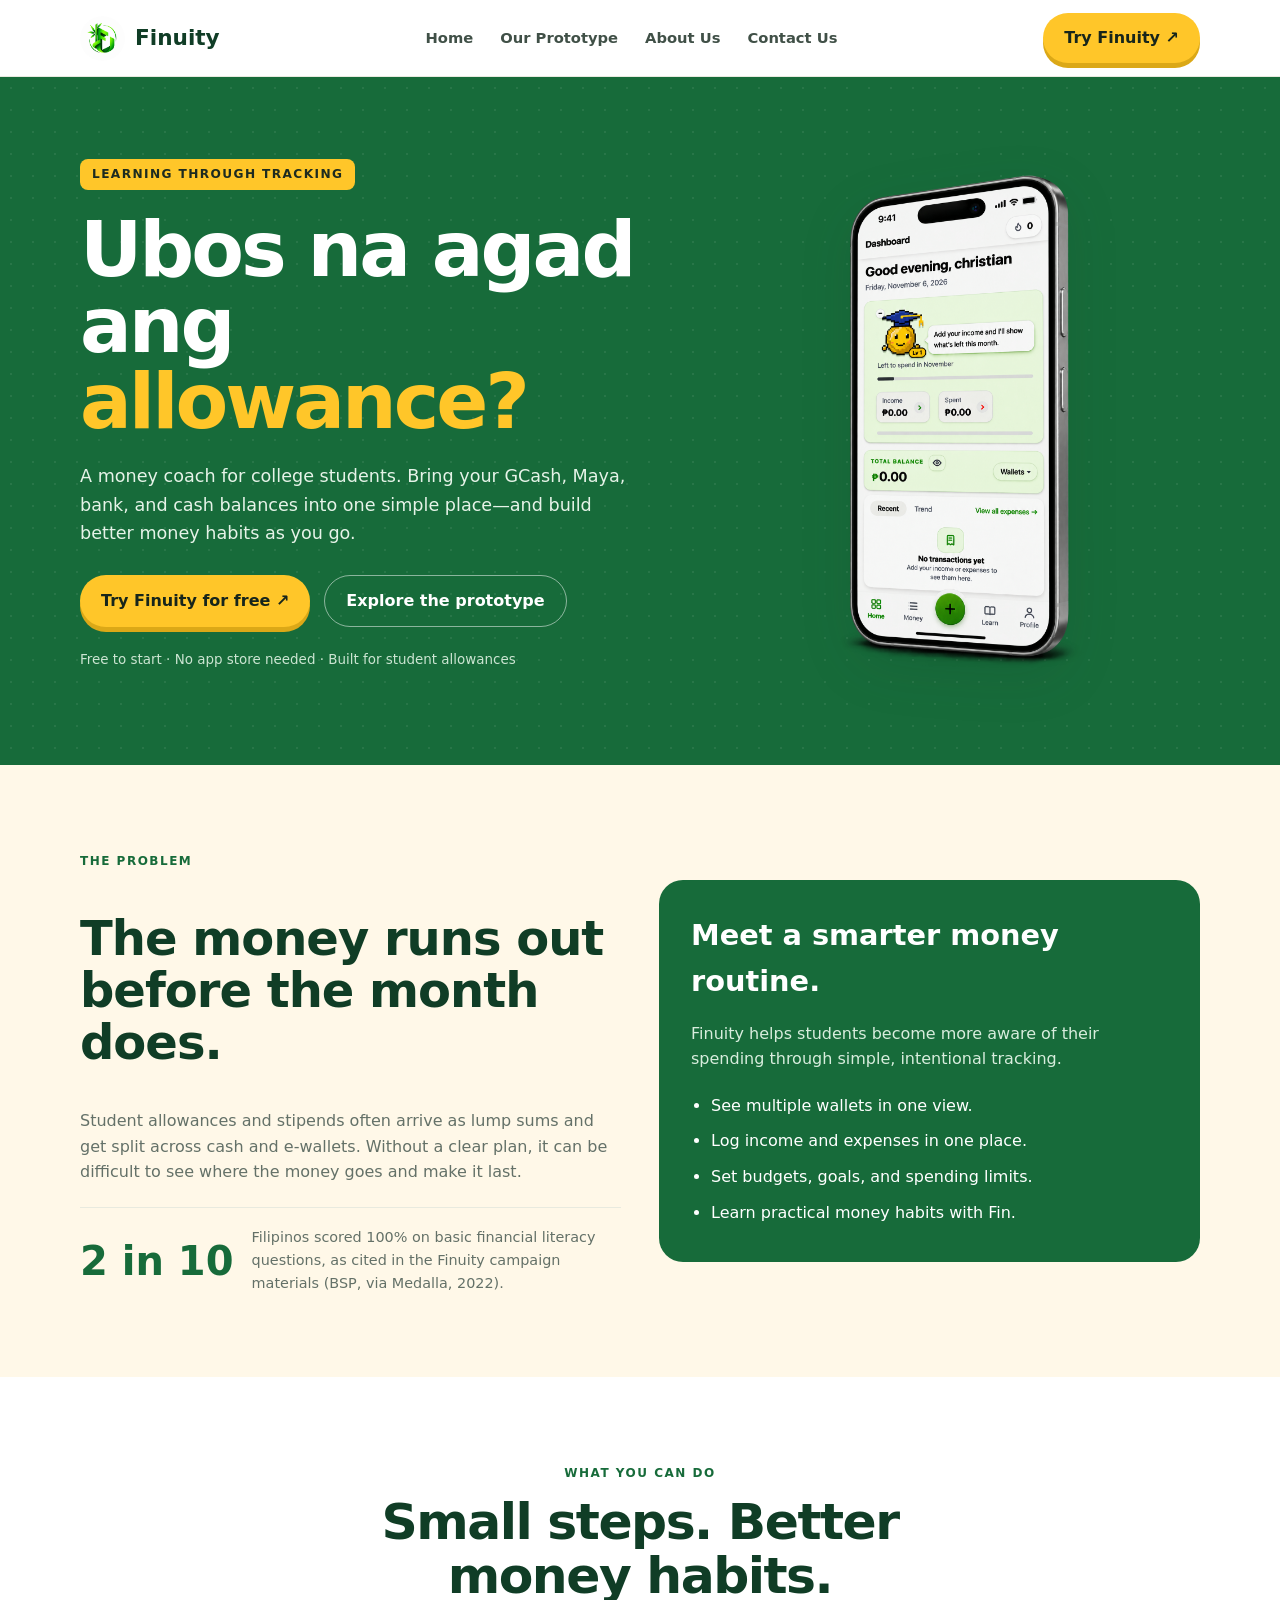
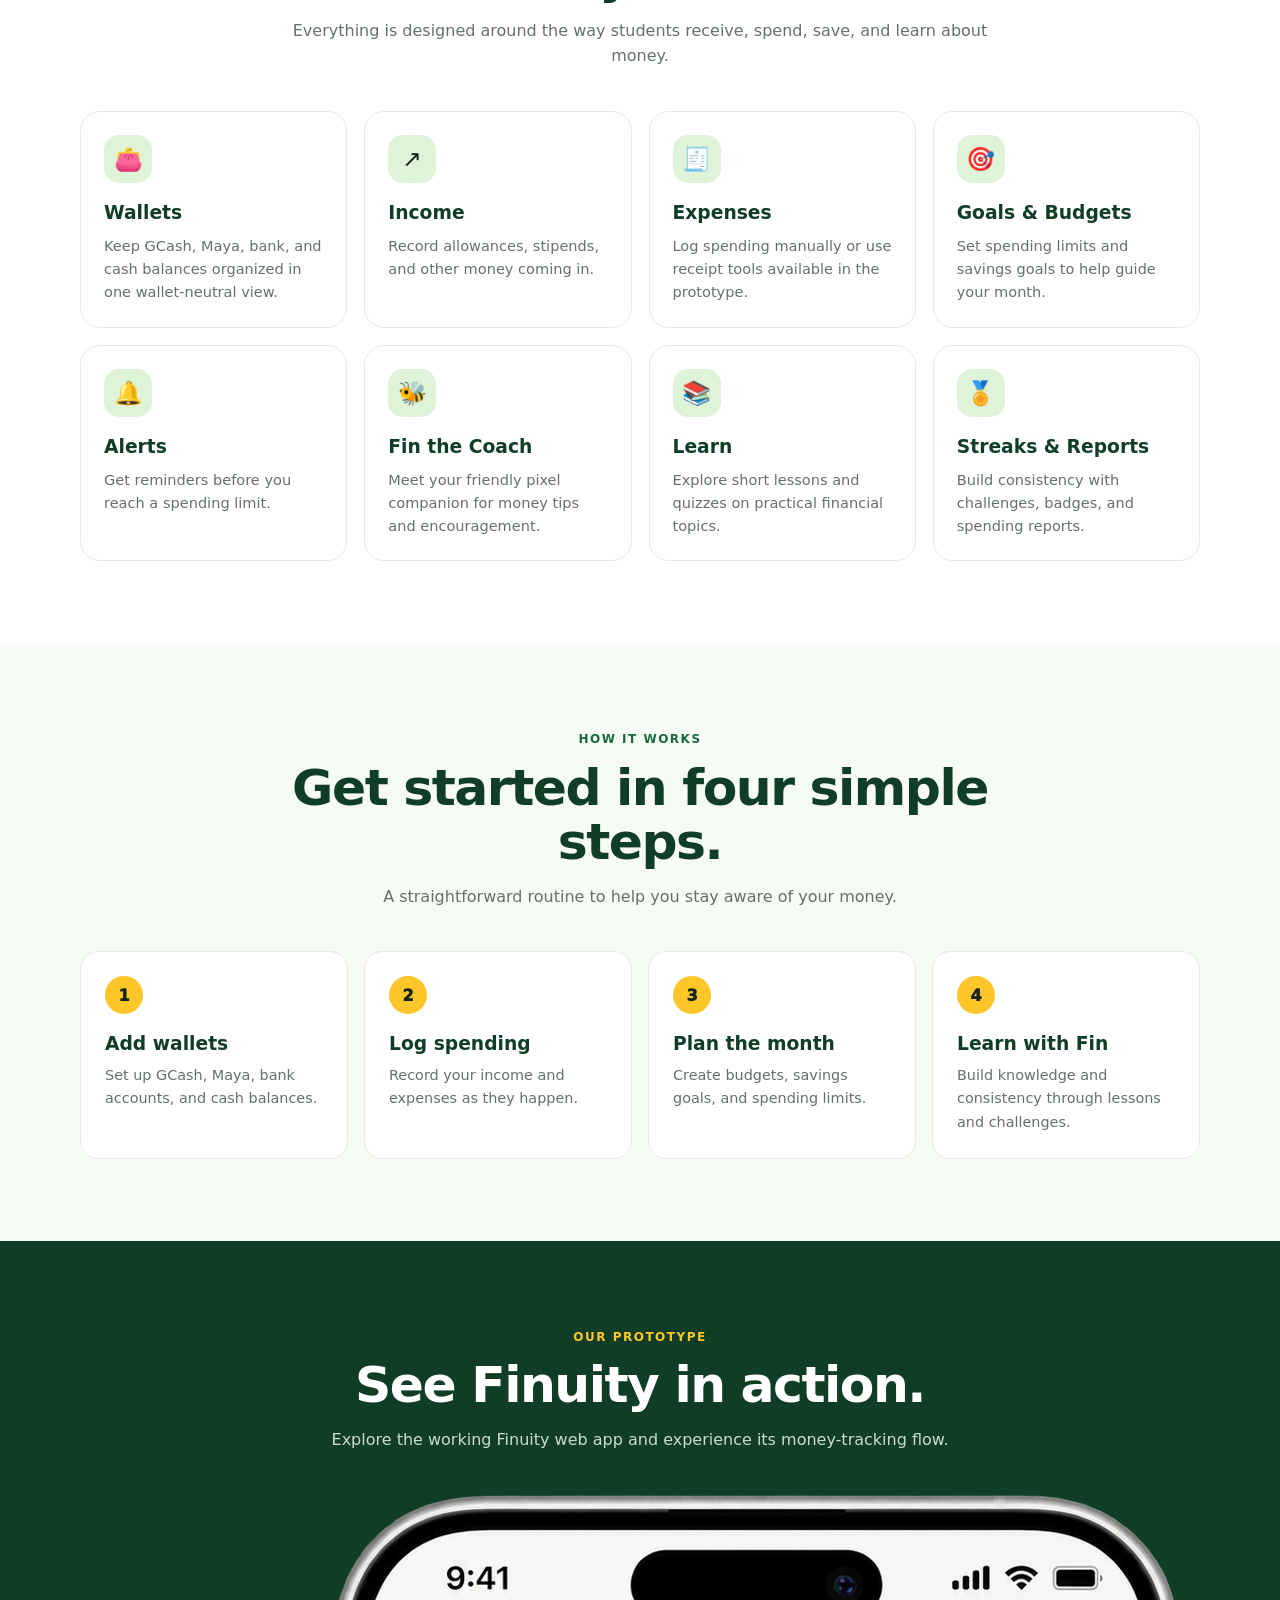
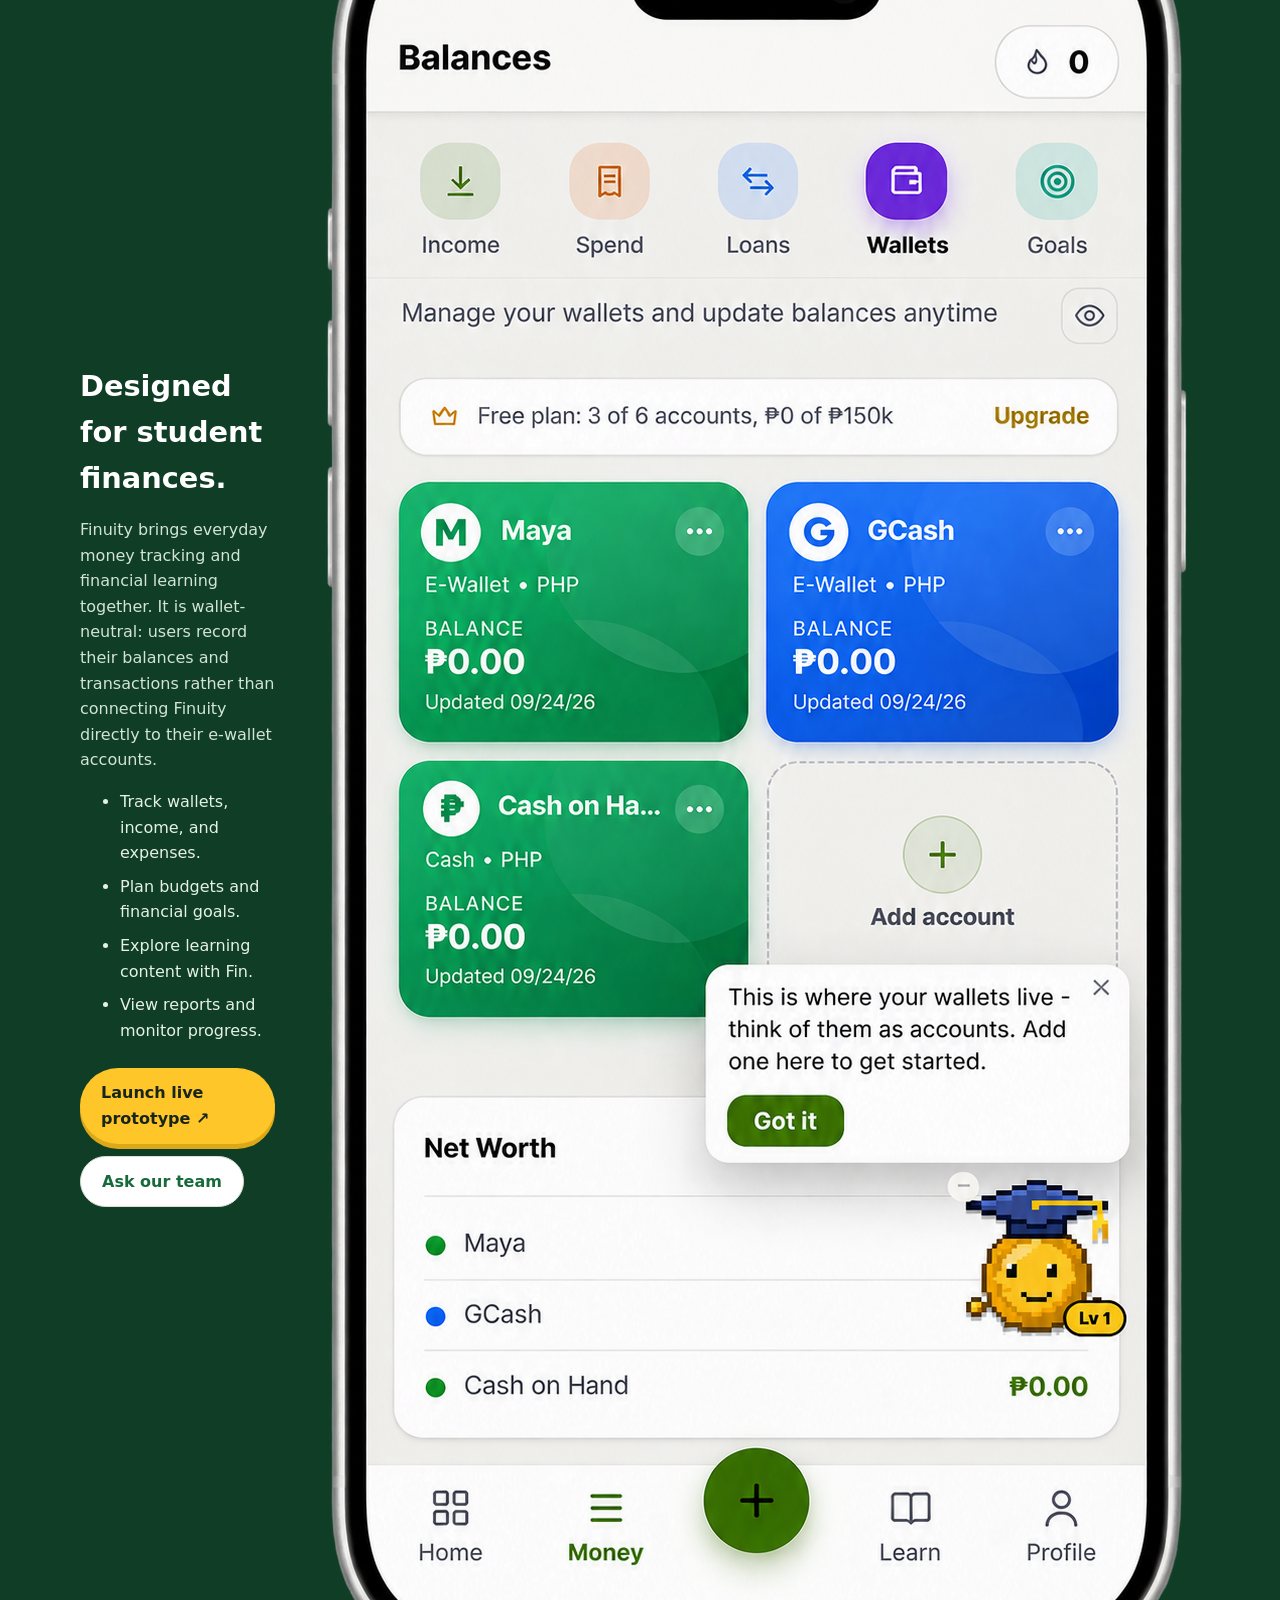
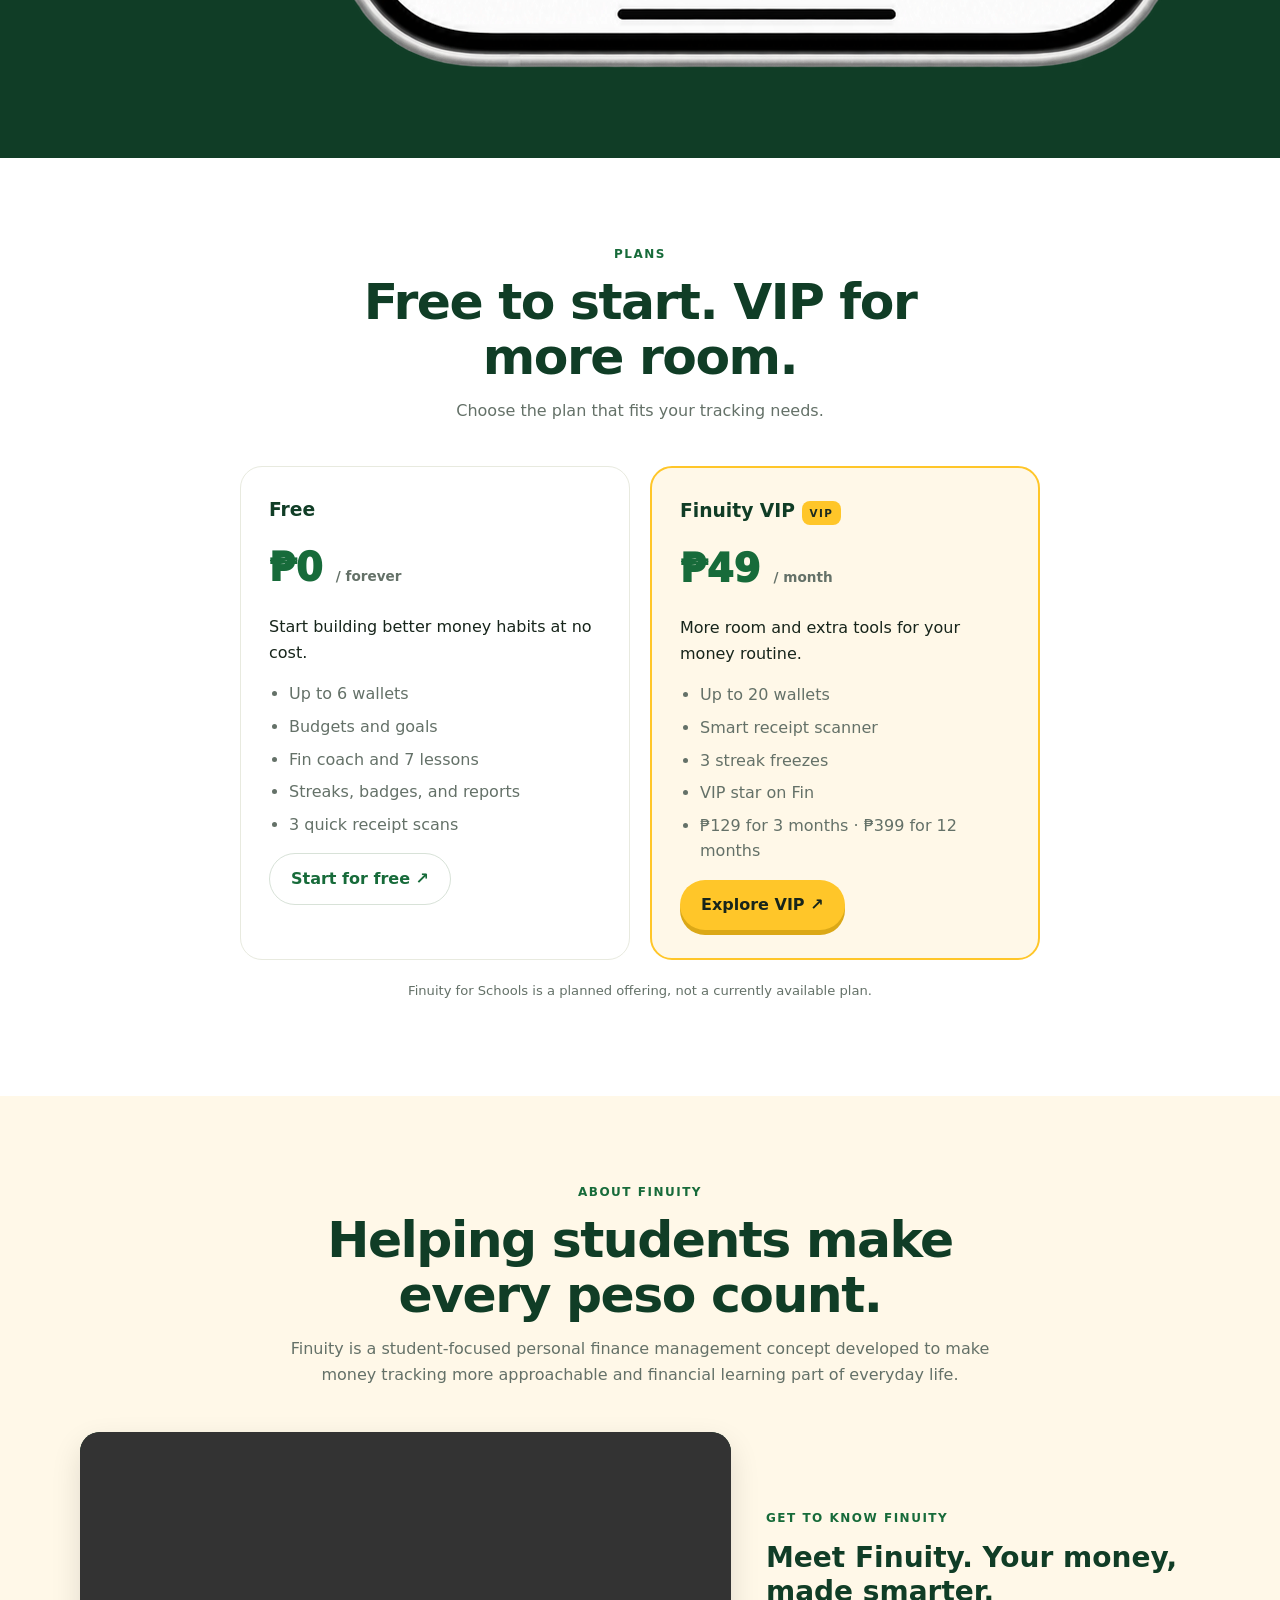
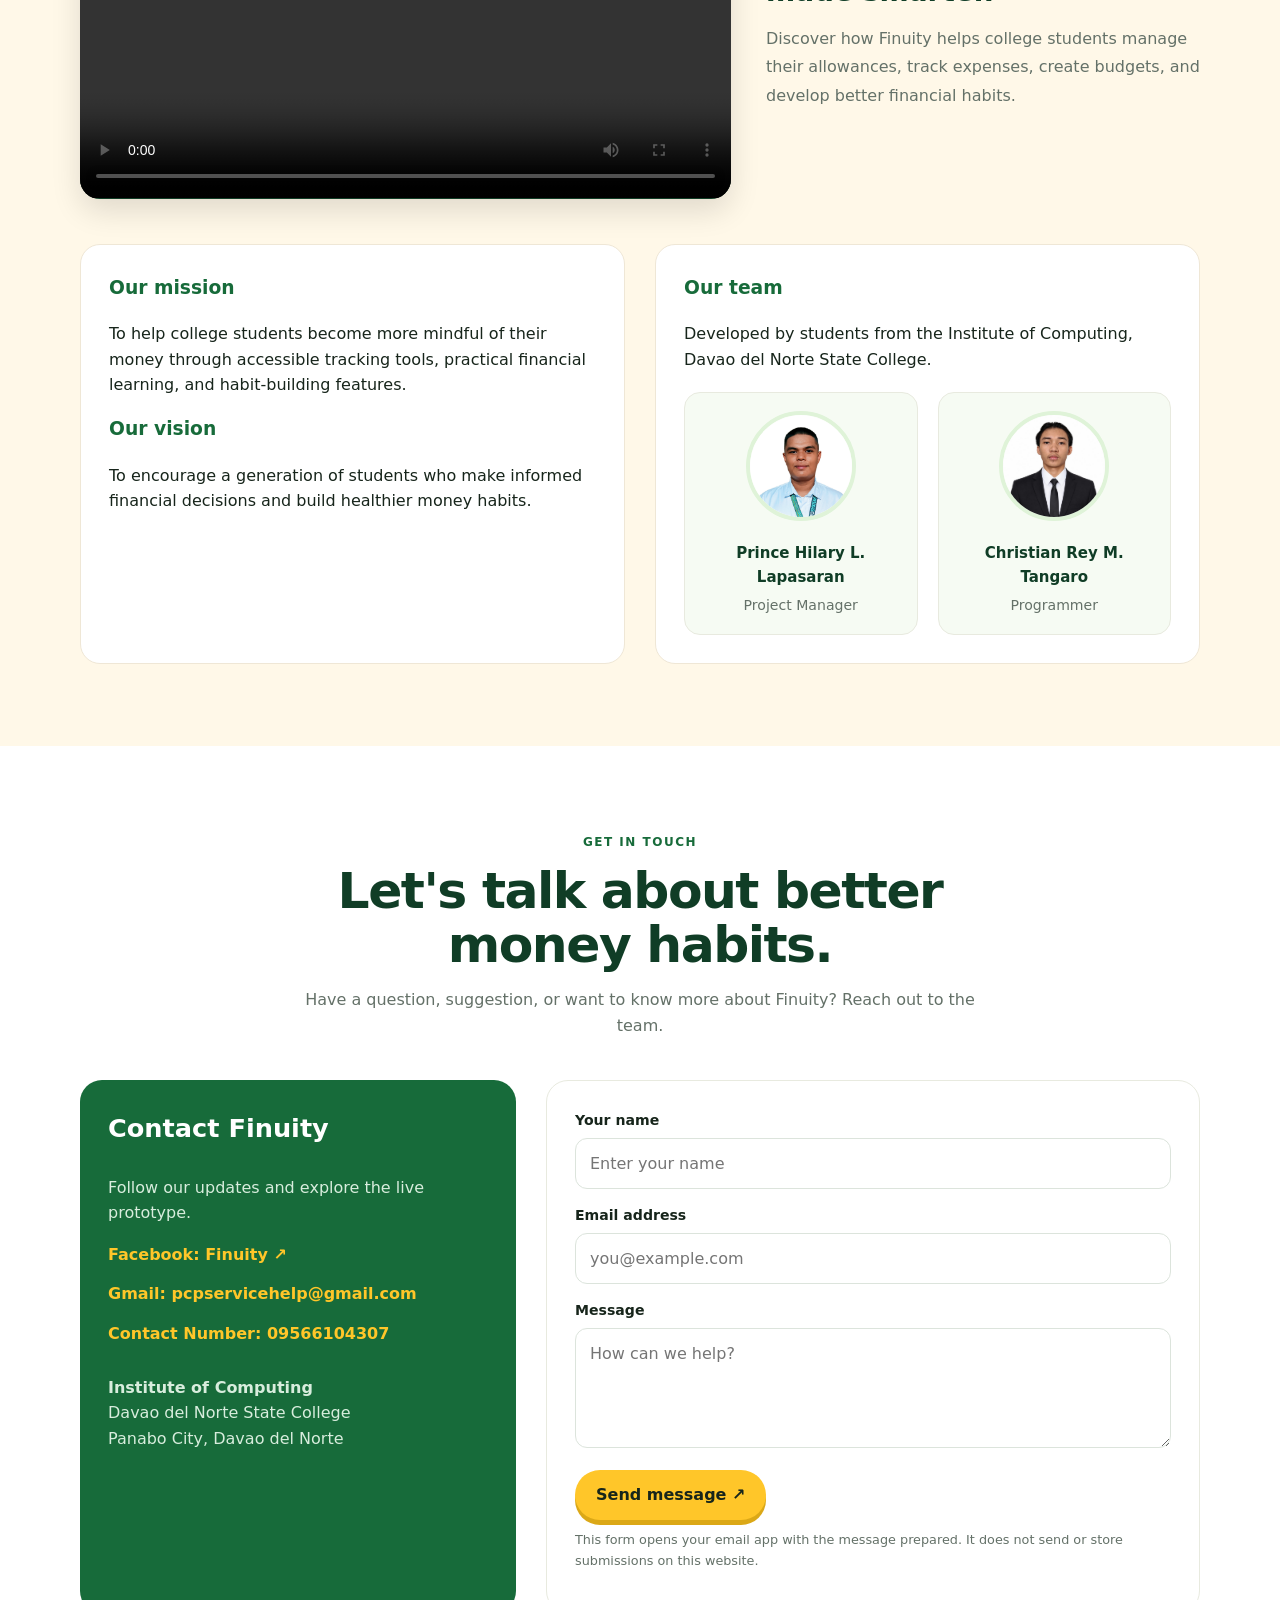
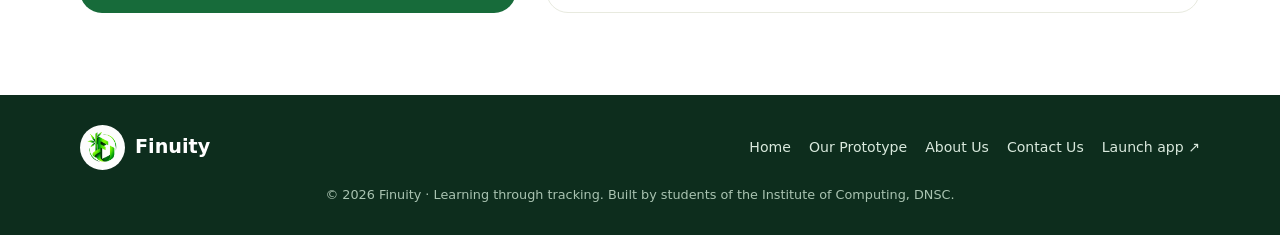
==== commit b8f884dd: "Add files via upload" ====
--- a/index (1).html
+++ b/index (1).html
@@ -225,80 +225,67 @@
           </div>
         </div>
       </section>
-      <section class="prototype" id="prototype">
-        <div class="wrap">
-          <div class="section-head">
-            <span class="kicker" style="color: var(--yellow)"
-              >Our prototype</span
-            >
+      
+<section class="prototype" id="prototype">
+    <div class="wrap">
+
+        <div class="section-head">
+            <span class="kicker" style="color: var(--yellow)">
+                Our prototype
+            </span>
+
             <h2>See Finuity in action.</h2>
-            <p>
-              Explore the working Finuity web app and experience its
-              money-tracking flow.
-            </p>
-          </div>
-          <div class="proto-grid">
-            <div class="proto-visual">
-              <div
-                style="
-                  display: flex;
-                  justify-content: space-between;
-                  font-weight: 900;
-                "
-              >
-                <span>◉ FINUITY</span><span>Dashboard preview</span>
-              </div>
-              <div class="proto-screen">
-                <small>Good morning! Your money overview</small>
-                <div class="amount">₱19,294.68</div>
-                <small>Total balance · illustrative screen</small>
-                <div class="bar"></div>
-                <div class="bar short"></div>
-              </div>
-              <div
-                style="display: grid; grid-template-columns: 1fr 1fr; gap: 10px"
-              >
-                <div class="proto-screen">
-                  <b>Income</b>
-                  <div class="amount" style="font-size: 1.3rem">₱5,000</div>
+
+            <p>
+                Explore the working Finuity web app and experience its
+                money-tracking flow.
+            </p>
+        </div>
+
+        <div class="proto-grid">
+
+            <!-- LEFT: TEXT -->
+            <div class="proto-copy">
+                <h3>Designed for student finances.</h3>
+
+                <p>
+                    Finuity brings everyday money tracking and financial
+                    learning together. It is wallet-neutral: users record
+                    their balances and transactions rather than connecting
+                    Finuity directly to their e-wallet accounts.
+                </p>
+
+                <ul>
+                    <li>Track wallets, income, and expenses.</li>
+                    <li>Plan budgets and financial goals.</li>
+                    <li>Explore learning content with Fin.</li>
+                    <li>View reports and monitor progress.</li>
+                </ul>
+
+                <div class="prototype-actions">
+                    <a class="btn primary"
+                       href="https://llapasaranprincehilary-hash.github.io/MONEY/"
+                       target="_blank"
+                       rel="noopener">
+                        Launch live prototype ↗
+                    </a>
+
+                    <a class="btn secondary" href="#contact">
+                        Ask our team
+                    </a>
                 </div>
-                <div class="proto-screen">
-                  <b>Expenses</b>
-                  <div class="amount" style="font-size: 1.3rem">₱1,250</div>
-                </div>
-              </div>
-              <small
-                >Conceptual preview for this website. Open the live prototype
-                for the actual interface and current functionality.</small
-              >
-            </div>
-            <div class="proto-copy">
-              <h3>Designed for student finances.</h3>
-              <p>
-                Finuity brings everyday money tracking and financial learning
-                together. It is wallet-neutral: users record their balances and
-                transactions rather than connecting Finuity directly to their
-                e-wallet accounts.
-              </p>
-              <ul>
-                <li>Track wallets, income, and expenses.</li>
-                <li>Plan budgets and financial goals.</li>
-                <li>Explore learning content with Fin.</li>
-                <li>View reports and monitor progress.</li>
-              </ul>
-              <div class="prototype-actions">
-                <a
-                  class="btn primary"
-                  href="https://llapasaranprincehilary-hash.github.io/MONEY/"
-                  target="_blank"
-                  rel="noopener"
-                  >Launch live prototype ↗</a
-                ><a class="btn secondary" href="#contact">Ask our team</a>
-              </div>
-            </div>
-          </div>
-        </div>
-      </section>
+            </div>
+
+            <!-- RIGHT: IMAGE -->
+            <div class="proto-image">
+                <img src="Wallet-cp.png"
+                     alt="Finuity prototype wallet">
+            </div>
+
+        </div>
+    </div>
+</section>
+
       <section id="pricing">
         <div class="wrap">
           <div class="section-head">
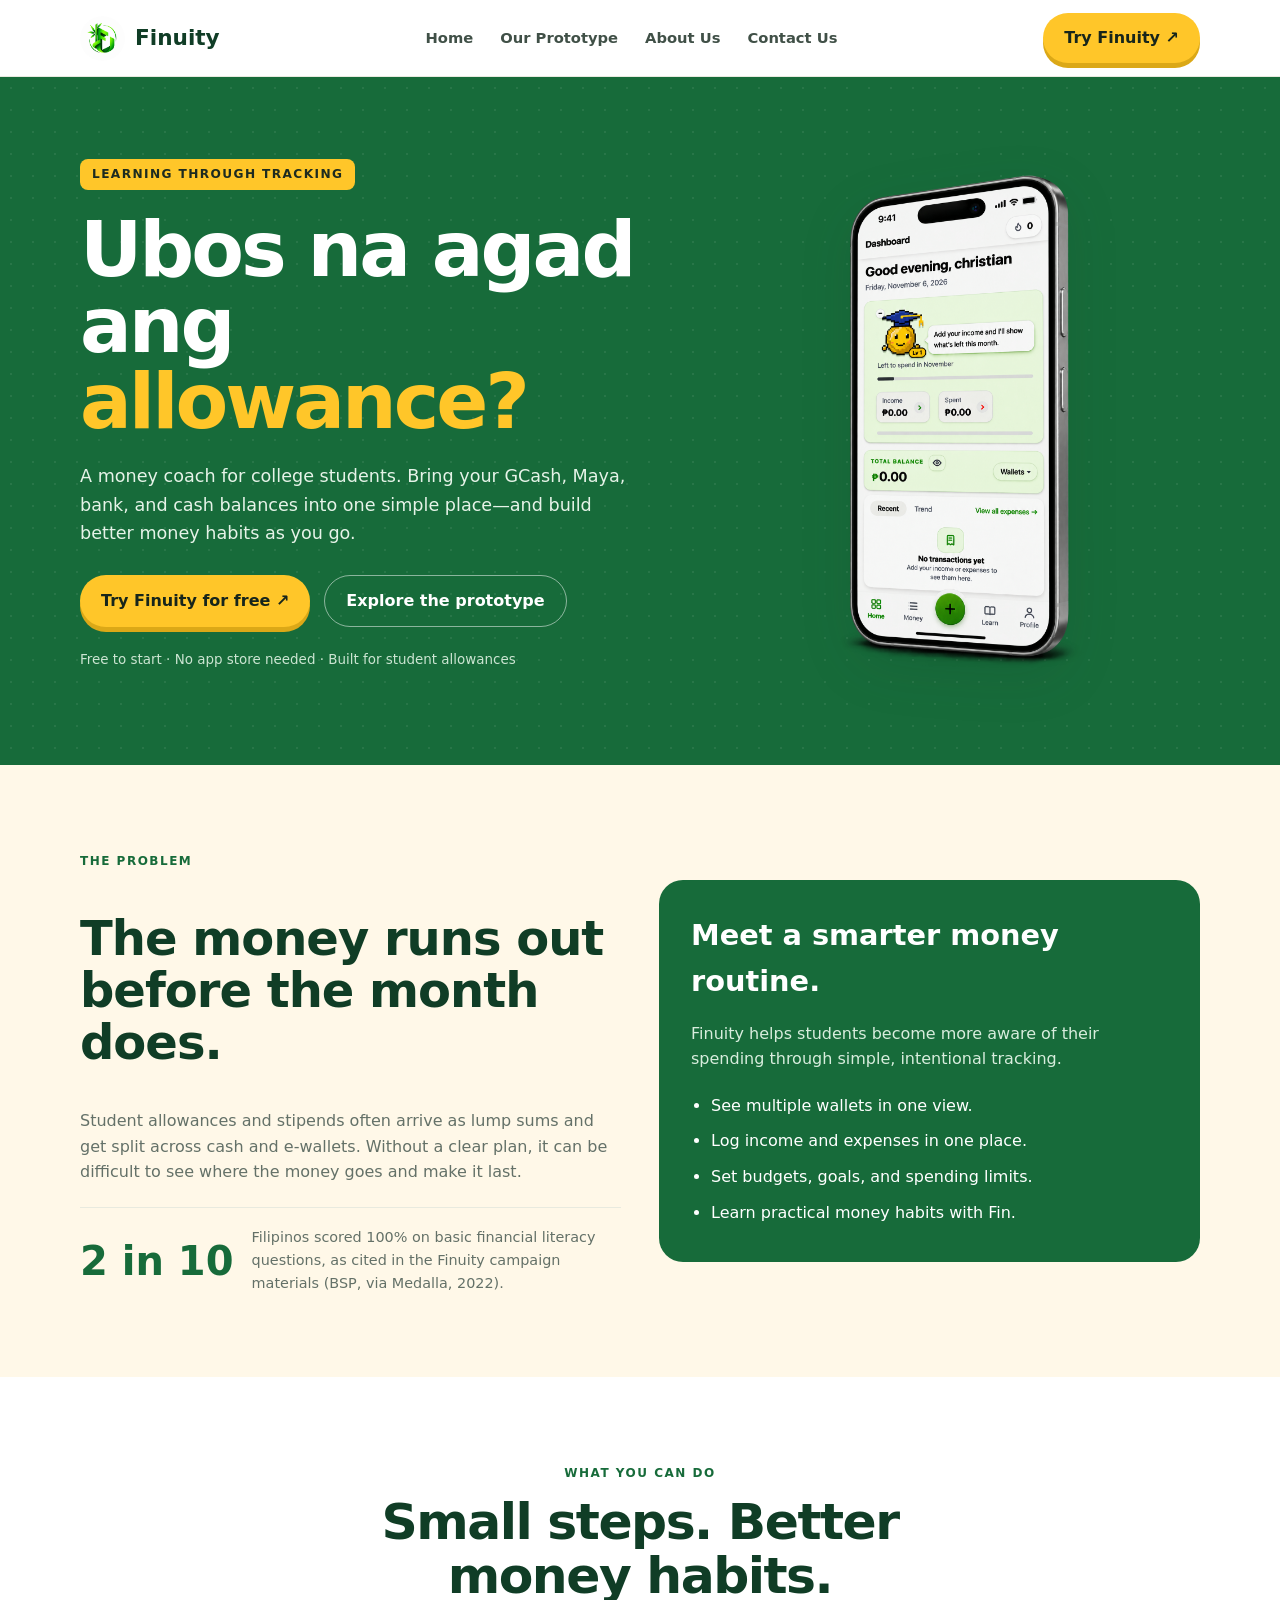
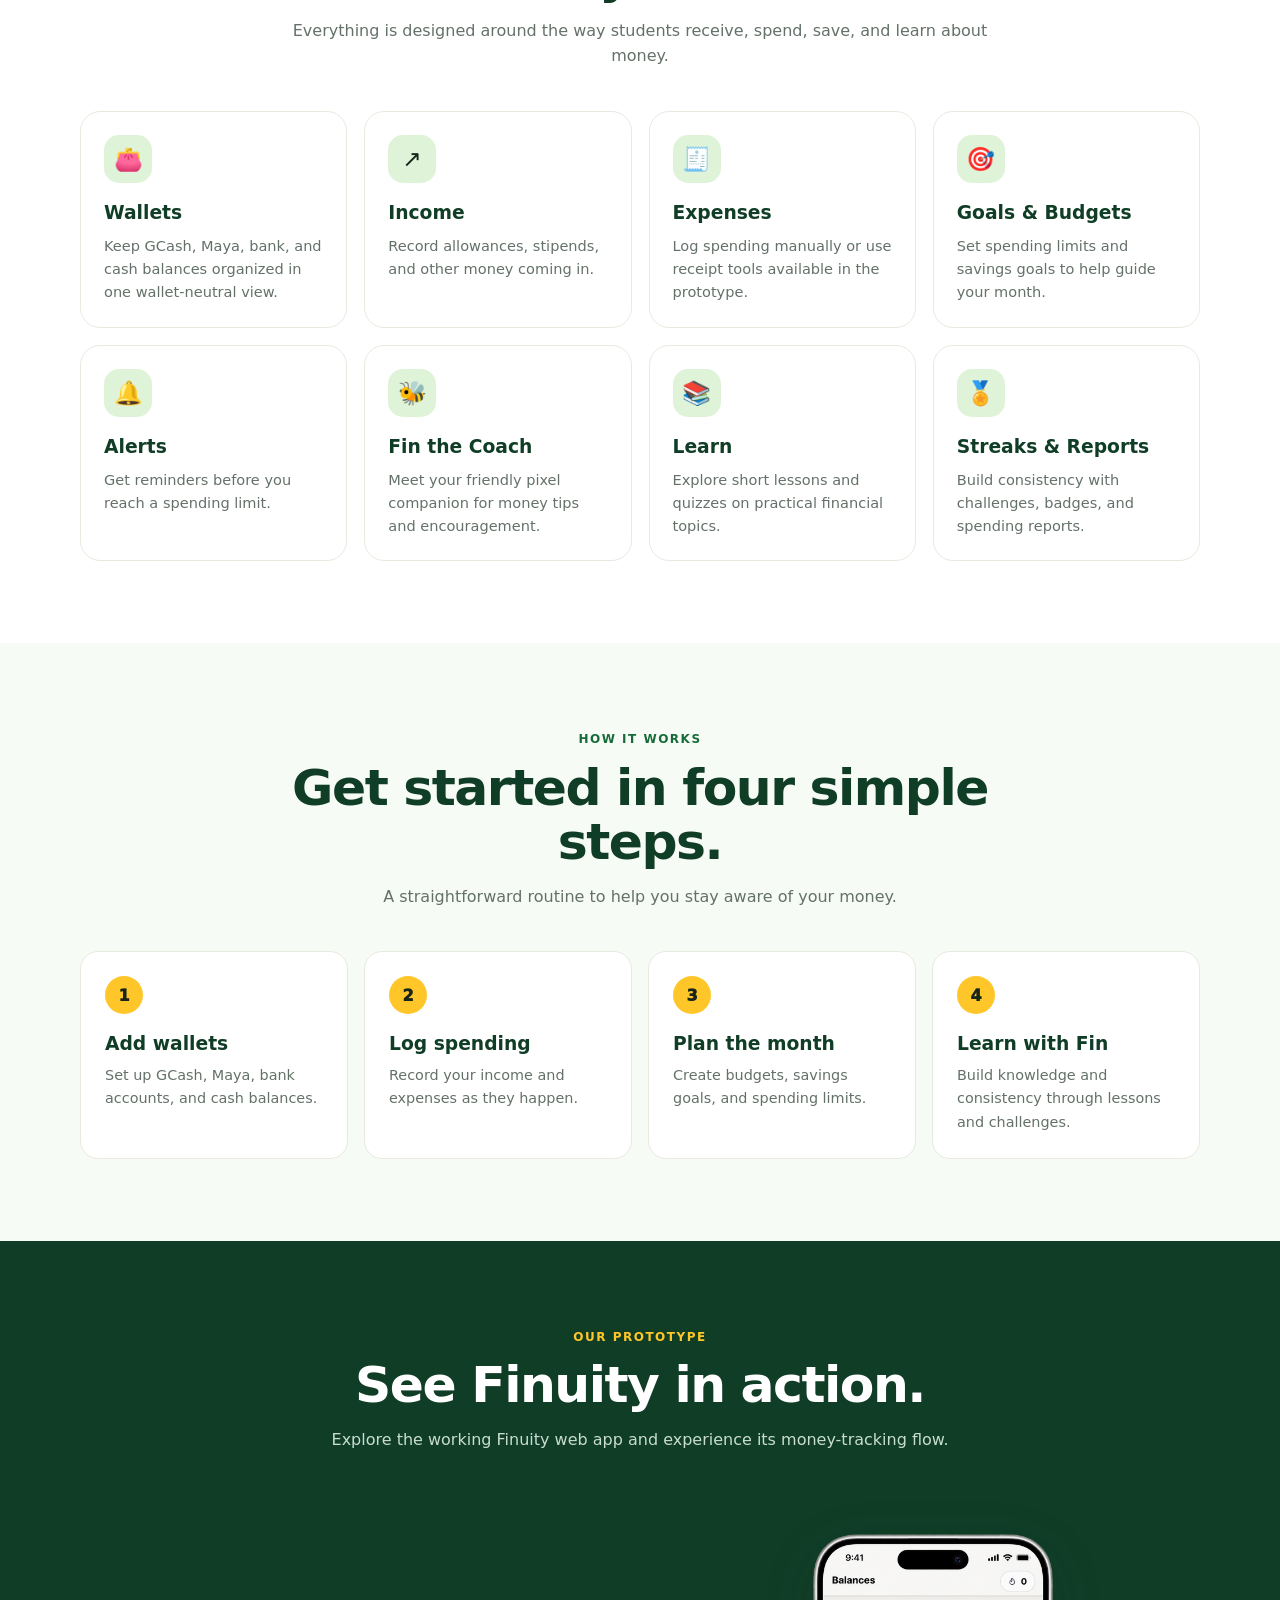
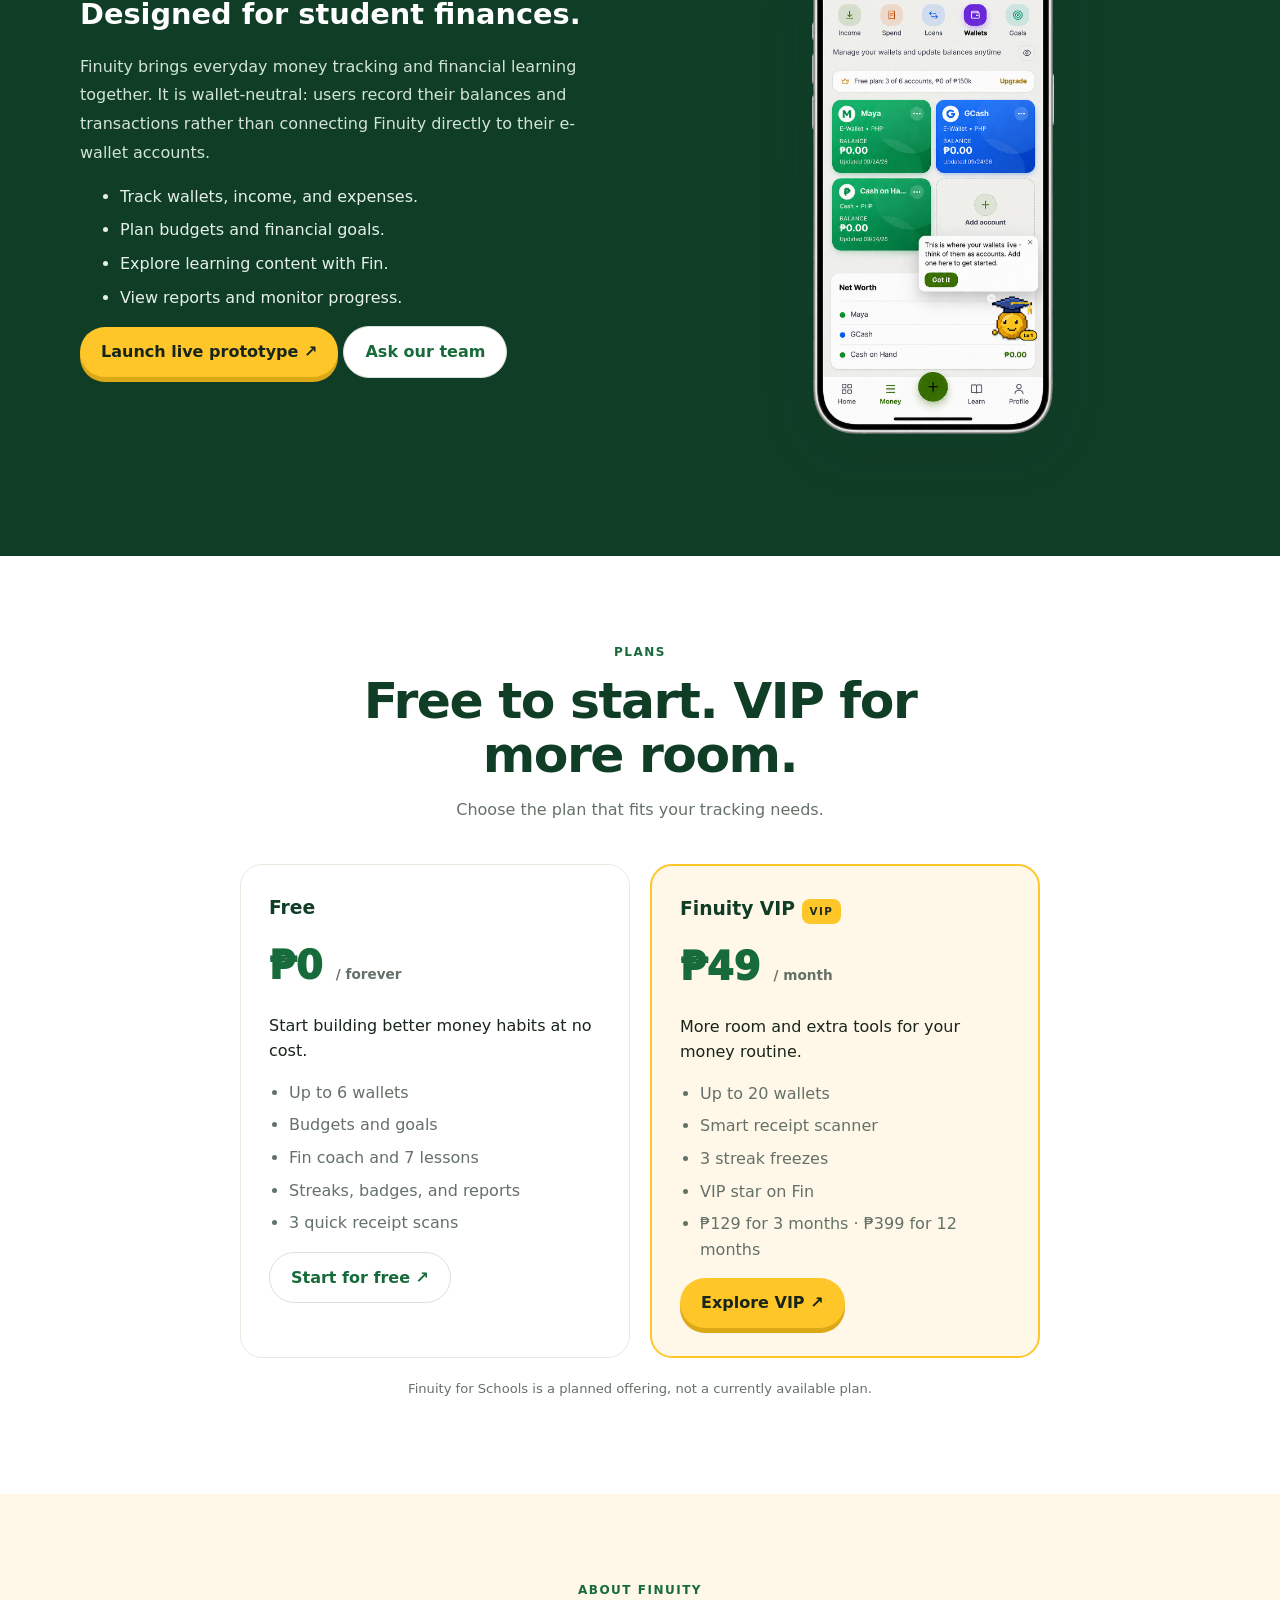
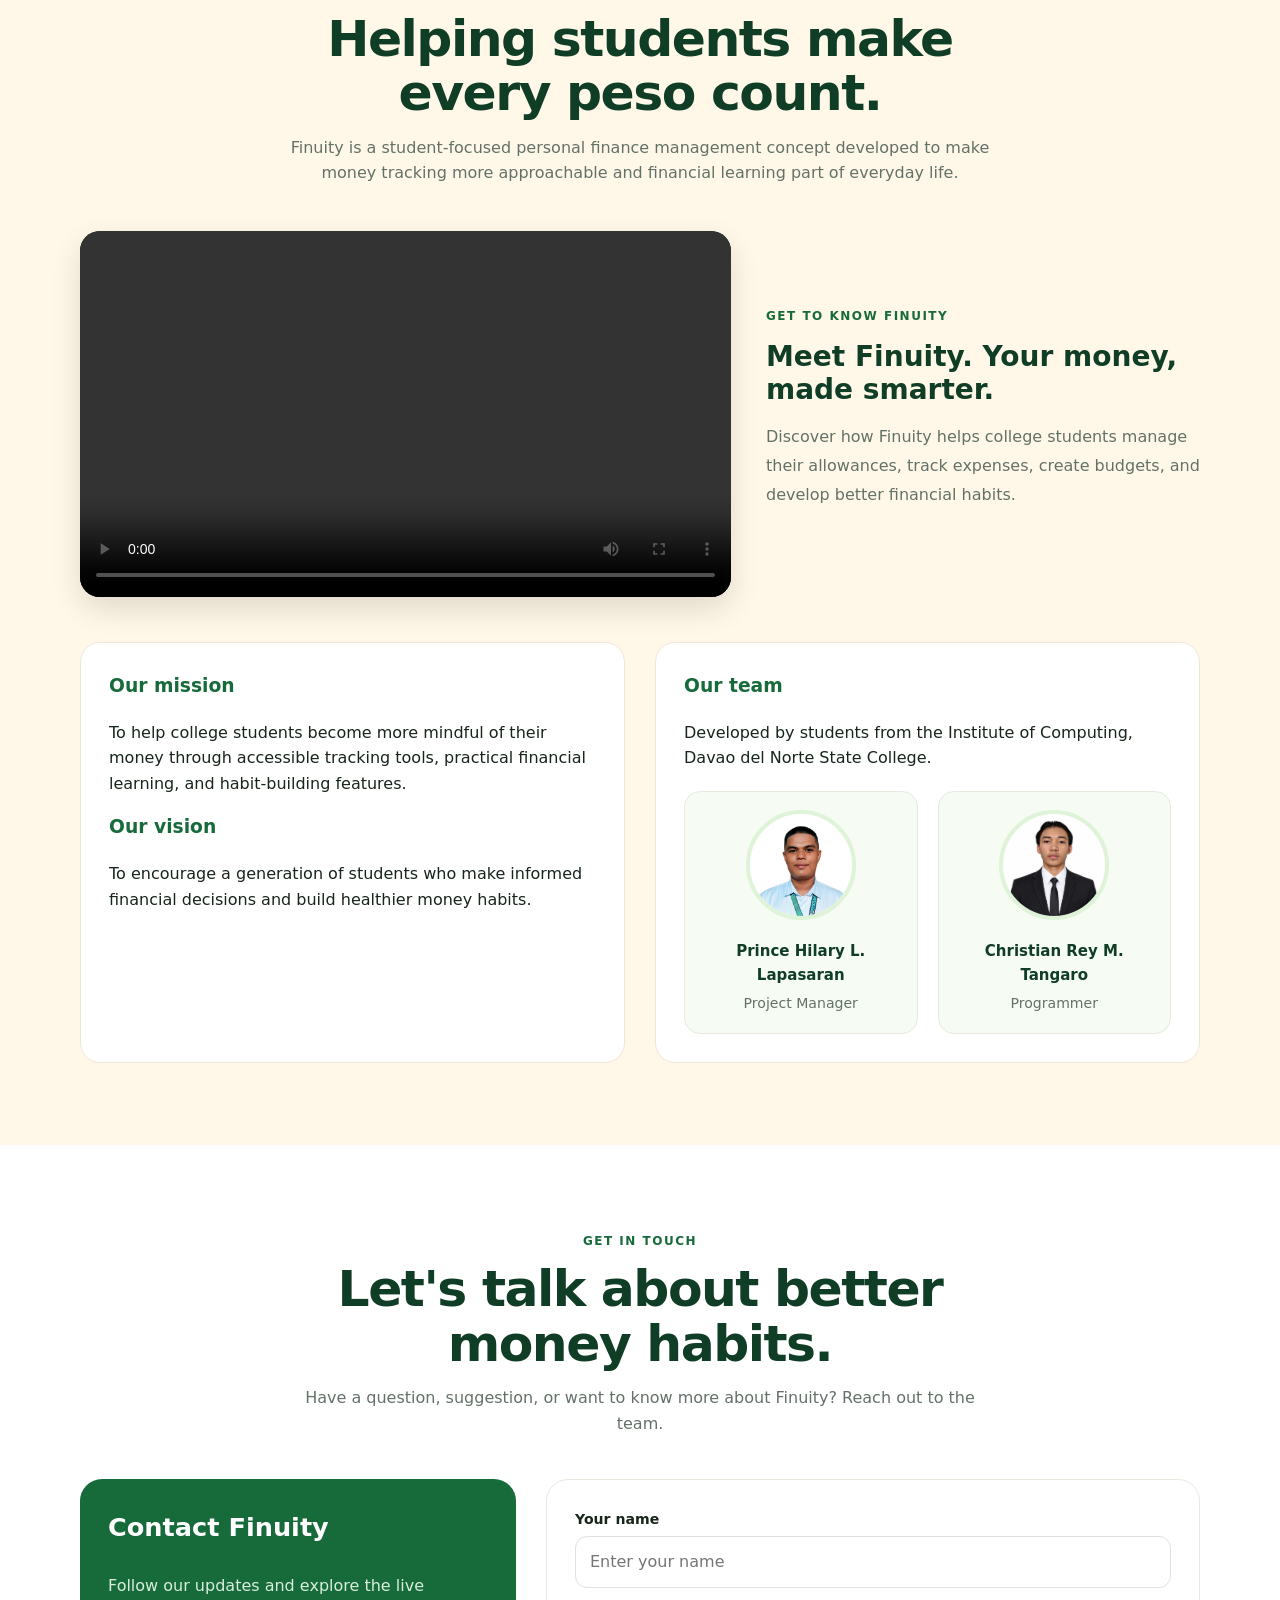
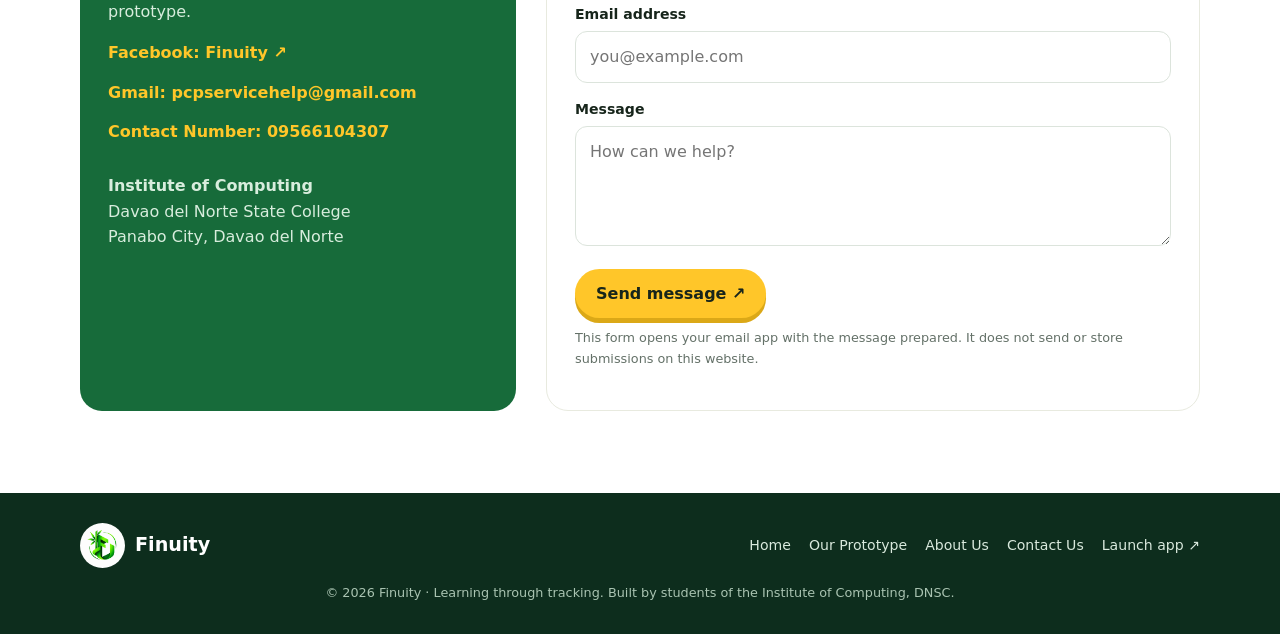
==== commit 96e5e4dc: "Add files via upload" ====
--- a/index (1).html
+++ b/index (1).html
@@ -44,7 +44,7 @@
         >
       </div>
     </header>
-    <main>
+    <main>  
       <section class="hero" id="home">
         <div class="wrap hero-grid">
           <div class="hero-copy">
--- a/style.css
+++ b/style.css
@@ -365,69 +365,76 @@
   color: var(--muted);
   margin: 0;
 }
+
+
+/* PROTOTYPE SECTION */
 .prototype {
-  background: var(--deep);
-  color: white;
-}
+    background: var(--deep);
+    color: white;
+}
+
 .prototype .section-head h2 {
-  color: white;
-}
+    color: white;
+}
+
 .prototype .section-head p {
-  color: #c8ddce;
-}
+    color: #c8ddce;
+}
+
+/* GRID LAYOUT */
 .proto-grid {
-  display: grid;
-  grid-template-columns: 1fr 1fr;
-  gap: 38px;
-  align-items: center;
-}
-.proto-visual {
-  background: #eff7e9;
-  border-radius: 25px;
-  padding: 25px;
-  color: var(--deep);
-  box-shadow: var(--shadow);
-}
-.proto-screen {
-  background: white;
-  border-radius: 17px;
-  padding: 18px;
-  margin: 10px 0;
-}
-.proto-screen .bar {
-  height: 10px;
-  background: #e4eddf;
-  border-radius: 9px;
-  margin: 10px 0;
-}
-.proto-screen .bar.short {
-  width: 55%;
-}
-.proto-screen .bar.mid {
-  width: 78%;
-}
-.proto-screen .amount {
-  font-size: 2rem;
-  font-weight: 900;
-  color: var(--green);
-}
+    display: grid;
+    grid-template-columns: 1fr 1fr;
+    gap: 50px;
+    align-items: center;
+    padding: 40px 0;
+}
+
+/* TEXT CONTENT */
+.proto-copy {
+    text-align: left;
+}
+
 .proto-copy h3 {
-  font-size: 1.8rem;
-  margin: 0 0 12px;
-}
+    font-size: 1.8rem;
+    margin: 0 0 12px;
+}
+
 .proto-copy p {
-  color: #d2e4d7;
-}
+    color: #d2e4d7;
+    line-height: 1.8;
+}
+
 .proto-copy li {
-  margin: 8px 0;
-  color: #e5f1e8;
-}
-.prototype-actions {
-  display: flex;
-  gap: 12px;
-  flex-wrap: wrap;
-  margin-top: 25px;
-}
+    margin: 8px 0;
+    color: #e5f1e8;
+}
+
+/* PROTOTYPE IMAGE */
+.proto-image {
+    display: flex;
+    justify-content: center;
+    align-items: center;
+    width: 100%;
+}
+
+.proto-image img {
+    width: 100%;
+    max-width: 750px;
+    height: 500px;
+    object-fit: contain;
+    border-radius: 20px;
+    filter: drop-shadow(0 15px 25px rgba(16, 61, 38, 0.12));
+}
+
+@media (max-width: 768px) {
+    .proto-image img {
+        width: 100%;
+        max-width: 100%;
+        height: auto;
+    }
+}
+
 .pricing-grid {
   display: grid;
   grid-template-columns: 1fr 1fr;
